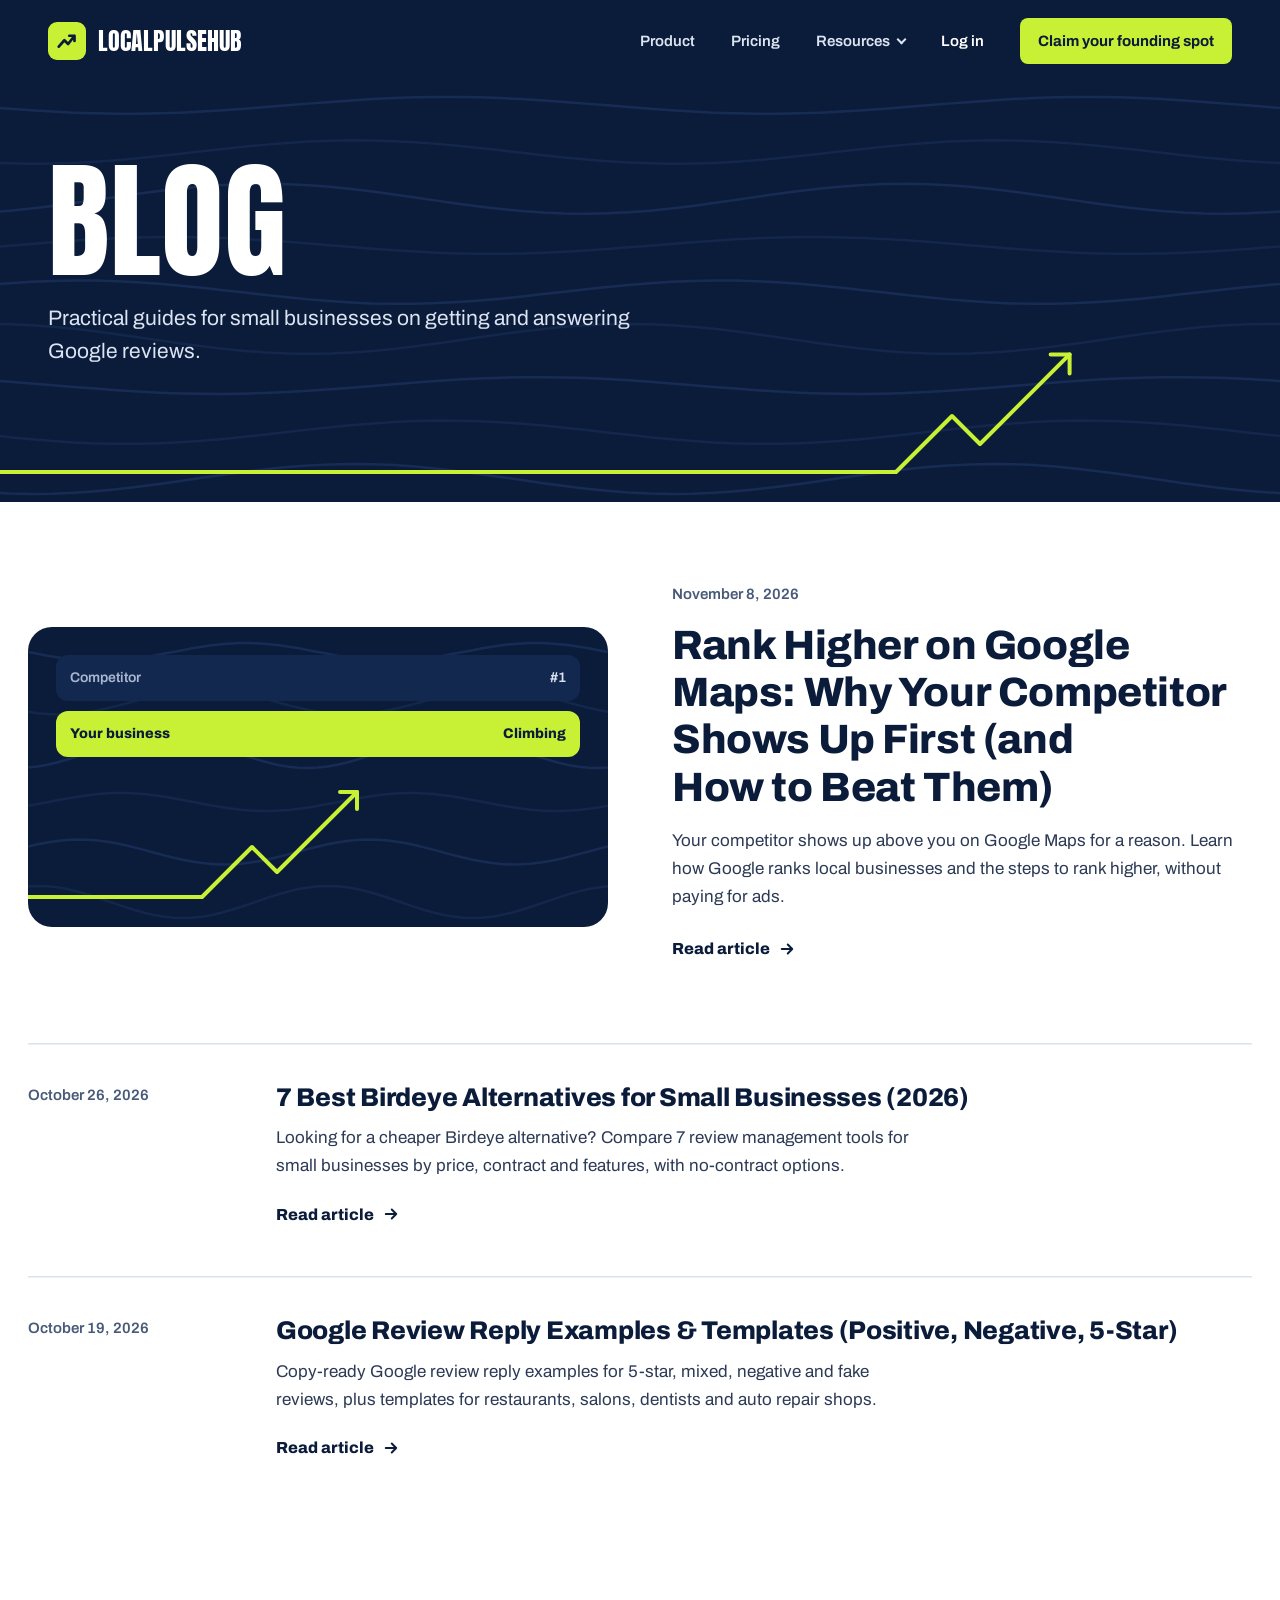
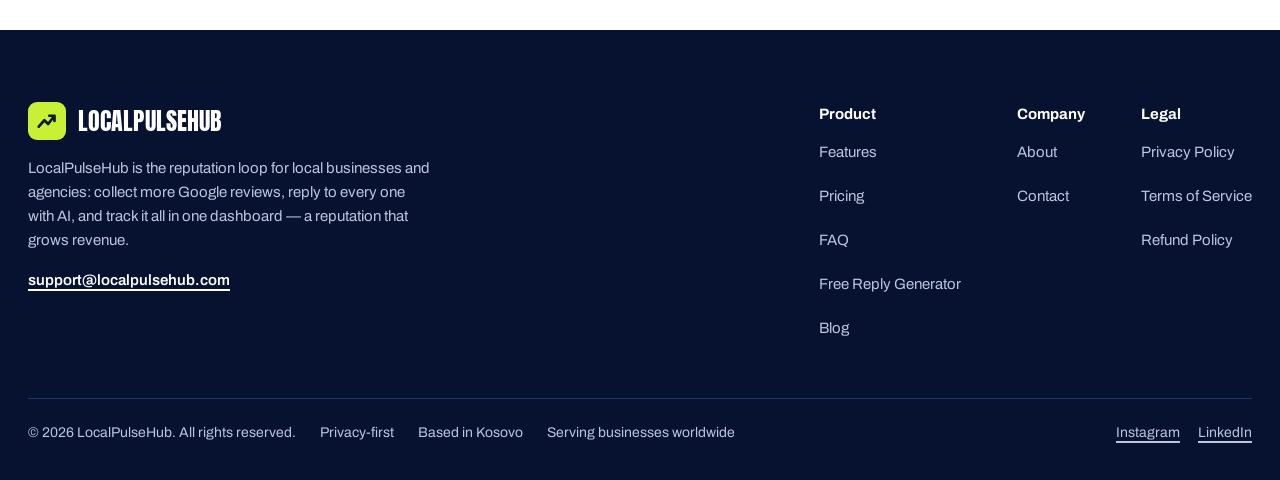
==== blog.html @ 17fb2865 "Add login, signup, pricing and blog pages in the new brand Shared assets/site.css + site.js (motion," ====
<!doctype html>
<html lang="en">
<head>
<meta charset="utf-8">
<meta name="viewport" content="width=device-width, initial-scale=1">
<title>Blog | LocalPulseHub</title>
<meta name="description" content="Practical guides for small businesses on getting and answering Google reviews.">
<link rel="canonical" href="https://localpulsehub.com/blog">
<meta name="theme-color" content="#0B1B3A">
<link rel="icon" type="image/svg+xml" href="data:image/svg+xml,%3Csvg xmlns='http://www.w3.org/2000/svg' viewBox='0 0 32 32'%3E%3Crect width='32' height='32' rx='7' fill='%23C8F135'/%3E%3Cpath d='M5 23.5l7.5-8.5 5 5L26 9M19 9h7v7' fill='none' stroke='%230B1B3A' stroke-width='3.6' stroke-linecap='round' stroke-linejoin='round'/%3E%3C/svg%3E">
<link rel="preload" href="fonts/anton-latin-400-normal.woff2" as="font" type="font/woff2" crossorigin>
<link rel="preload" href="fonts/archivo-latin-400-normal.woff2" as="font" type="font/woff2" crossorigin>
<link rel="stylesheet" href="assets/site.css">
<style>.skip:focus{left:16px !important;top:16px;z-index:10;background:#C8F135;color:#0B1B3A;padding:10px 14px;border-radius:8px;font-weight:700}</style>
<script type="application/ld+json">{"@context": "https://schema.org", "@graph": [{"@type": "Blog", "name": "LocalPulseHub Blog", "url": "https://localpulsehub.com/blog", "blogPost": [{"@type": "BlogPosting", "headline": "Rank Higher on Google Maps: Why Your Competitor Shows Up First (and How to Beat Them)", "description": "Your competitor shows up above you on Google Maps for a reason. Learn how Google ranks local businesses and the steps to rank higher, without paying for ads.", "datePublished": "2026-11-08", "url": "https://localpulsehub.com/blog/rank-higher-on-google-maps"}, {"@type": "BlogPosting", "headline": "7 Best Birdeye Alternatives for Small Businesses (2026)", "description": "Looking for a cheaper Birdeye alternative? Compare 7 review management tools for small businesses by price, contract and features, with no-contract options.", "datePublished": "2026-10-26", "url": "https://localpulsehub.com/blog/birdeye-alternatives"}, {"@type": "BlogPosting", "headline": "Google Review Reply Examples & Templates (Positive, Negative, 5-Star)", "description": "Copy-ready Google review reply examples for 5-star, mixed, negative and fake reviews, plus templates for restaurants, salons, dentists and auto repair shops.", "datePublished": "2026-10-19", "url": "https://localpulsehub.com/blog/google-review-reply-examples"}]}, {"@type": "BreadcrumbList", "itemListElement": [{"@type": "ListItem", "position": 1, "name": "Home", "item": "https://localpulsehub.com"}, {"@type": "ListItem", "position": 2, "name": "Blog", "item": "https://localpulsehub.com/blog"}]}]}</script>
</head>
<body>
<a href="#main" class="skip" style="position:absolute;left:-9999px">Skip to content</a>
<header style="background: #0B1B3A">
<nav aria-label="Main" style="max-width: 1240px; margin: 0 auto; padding: 18px 28px; display: flex; flex-wrap: wrap; align-items: center; gap: 12px 36px">
<a href="index.html" aria-label="LocalPulseHub home" style="display: flex; align-items: center; gap: 12px; text-decoration: none; margin-right: auto">
<span style="width: 38px; height: 38px; border-radius: 9px; background: #C8F135; display: flex; align-items: center; justify-content: center"><svg width="24" height="24" viewBox="0 0 32 32" aria-hidden="true"><path d="M5 23.5l7.5-8.5 5 5L26 9M19 9h7v7" fill="none" stroke="#0B1B3A" stroke-width="3.6" stroke-linecap="round" stroke-linejoin="round"></path></svg></span>
<span class="d" style="font-size: 24px; line-height: 1; color: #FFFFFF">LocalPulseHub</span>
</a>
<a href="index.html#demo" class="nav-link" style="color: #DCE4F2; text-decoration: none; font-size: 15px; font-weight: 600; padding: 10px 0">Product</a>
<a href="pricing.html" class="nav-link" style="color: #DCE4F2; text-decoration: none; font-size: 15px; font-weight: 600; padding: 10px 0">Pricing</a>
<details class="nav-link res"><summary style="color: #DCE4F2; font-size: 15px; font-weight: 600; padding: 10px 0; cursor: pointer; list-style: none">Resources</summary><div class="res-menu"><a href="blog.html">Blog</a><a href="https://localpulsehub.com/tools/google-review-reply-generator">Free Review Reply Generator</a><a href="index.html#faq">FAQ</a></div></details>
<a href="login.html" class="nav-link" style="color: #FFFFFF; text-decoration: none; font-size: 15px; font-weight: 600; padding: 10px 0">Log in</a>
<button class="menu-btn press" type="button" aria-expanded="false" aria-controls="mobile-menu">Menu</button>
<a class="btn-lime press" href="index.html#founding" style="background: #C8F135; color: #0B1B3A; text-decoration: none; font-size: 15px; font-weight: 700; padding: 11px 18px; border-radius: 8px">Claim your founding spot</a>
</nav>
<div id="mobile-menu" class="mobile-menu" hidden>
<a href="index.html#demo">Product</a><a href="pricing.html">Pricing</a><a href="blog.html">Blog</a><a href="https://localpulsehub.com/tools/google-review-reply-generator">Free Review Reply Generator</a><a href="index.html#faq">FAQ</a><a href="https://localpulsehub.com/login">Log in</a>
</div>
</header>
<main id="main">
<section class="page-band" aria-labelledby="blog-title">
<div class="waves" style="position: absolute; left: 0; top: 0; width: 200%; height: 100%" aria-hidden="true"><svg width="100%" height="100%" viewBox="0 0 2880 900" preserveAspectRatio="none" aria-hidden="true"><path d="M0 50.0 L24 53.7 L48 57.3 L72 60.6 L96 63.4 L120 65.6 L144 67.1 L168 67.9 L192 67.9 L216 67.1 L240 65.6 L264 63.4 L288 60.6 L312 57.3 L336 53.7 L360 50.0 L384 46.3 L408 42.7 L432 39.4 L456 36.6 L480 34.4 L504 32.9 L528 32.1 L552 32.1 L576 32.9 L600 34.4 L624 36.6 L648 39.4 L672 42.7 L696 46.3 L720 50.0 L744 53.7 L768 57.3 L792 60.6 L816 63.4 L840 65.6 L864 67.1 L888 67.9 L912 67.9 L936 67.1 L960 65.6 L984 63.4 L1008 60.6 L1032 57.3 L1056 53.7 L1080 50.0 L1104 46.3 L1128 42.7 L1152 39.4 L1176 36.6 L1200 34.4 L1224 32.9 L1248 32.1 L1272 32.1 L1296 32.9 L1320 34.4 L1344 36.6 L1368 39.4 L1392 42.7 L1416 46.3 L1440 50.0 L1464 53.7 L1488 57.3 L1512 60.6 L1536 63.4 L1560 65.6 L1584 67.1 L1608 67.9 L1632 67.9 L1656 67.1 L1680 65.6 L1704 63.4 L1728 60.6 L1752 57.3 L1776 53.7 L1800 50.0 L1824 46.3 L1848 42.7 L1872 39.4 L1896 36.6 L1920 34.4 L1944 32.9 L1968 32.1 L1992 32.1 L2016 32.9 L2040 34.4 L2064 36.6 L2088 39.4 L2112 42.7 L2136 46.3 L2160 50.0 L2184 53.7 L2208 57.3 L2232 60.6 L2256 63.4 L2280 65.6 L2304 67.1 L2328 67.9 L2352 67.9 L2376 67.1 L2400 65.6 L2424 63.4 L2448 60.6 L2472 57.3 L2496 53.7 L2520 50.0 L2544 46.3 L2568 42.7 L2592 39.4 L2616 36.6 L2640 34.4 L2664 32.9 L2688 32.1 L2712 32.1 L2736 32.9 L2760 34.4 L2784 36.6 L2808 39.4 L2832 42.7 L2856 46.3 L2880 50.0" fill="none" stroke="#172C55" stroke-width="2.5" vector-effect="non-scaling-stroke"></path><path d="M0 169.6 L24 172.4 L48 174.2 L72 175.0 L96 174.7 L120 173.2 L144 170.8 L168 167.5 L192 163.4 L216 158.7 L240 153.7 L264 148.4 L288 143.3 L312 138.4 L336 134.1 L360 130.4 L384 127.6 L408 125.8 L432 125.0 L456 125.3 L480 126.8 L504 129.2 L528 132.5 L552 136.6 L576 141.3 L600 146.3 L624 151.6 L648 156.7 L672 161.6 L696 165.9 L720 169.6 L744 172.4 L768 174.2 L792 175.0 L816 174.7 L840 173.2 L864 170.8 L888 167.5 L912 163.4 L936 158.7 L960 153.7 L984 148.4 L1008 143.3 L1032 138.4 L1056 134.1 L1080 130.4 L1104 127.6 L1128 125.8 L1152 125.0 L1176 125.3 L1200 126.8 L1224 129.2 L1248 132.5 L1272 136.6 L1296 141.3 L1320 146.3 L1344 151.6 L1368 156.7 L1392 161.6 L1416 165.9 L1440 169.6 L1464 172.4 L1488 174.2 L1512 175.0 L1536 174.7 L1560 173.2 L1584 170.8 L1608 167.5 L1632 163.4 L1656 158.7 L1680 153.7 L1704 148.4 L1728 143.3 L1752 138.4 L1776 134.1 L1800 130.4 L1824 127.6 L1848 125.8 L1872 125.0 L1896 125.3 L1920 126.8 L1944 129.2 L1968 132.5 L1992 136.6 L2016 141.3 L2040 146.3 L2064 151.6 L2088 156.7 L2112 161.6 L2136 165.9 L2160 169.6 L2184 172.4 L2208 174.2 L2232 175.0 L2256 174.7 L2280 173.2 L2304 170.8 L2328 167.5 L2352 163.4 L2376 158.7 L2400 153.7 L2424 148.4 L2448 143.3 L2472 138.4 L2496 134.1 L2520 130.4 L2544 127.6 L2568 125.8 L2592 125.0 L2616 125.3 L2640 126.8 L2664 129.2 L2688 132.5 L2712 136.6 L2736 141.3 L2760 146.3 L2784 151.6 L2808 156.7 L2832 161.6 L2856 165.9 L2880 169.6" fill="none" stroke="#13274C" stroke-width="2.5" vector-effect="non-scaling-stroke"></path><path d="M0 281.2 L24 279.0 L48 275.5 L72 270.9 L96 265.4 L120 259.3 L144 252.7 L168 246.0 L192 239.5 L216 233.5 L240 228.1 L264 223.7 L288 220.5 L312 218.6 L336 218.0 L360 218.8 L384 221.0 L408 224.5 L432 229.1 L456 234.6 L480 240.7 L504 247.3 L528 254.0 L552 260.5 L576 266.5 L600 271.9 L624 276.3 L648 279.5 L672 281.4 L696 282.0 L720 281.2 L744 279.0 L768 275.5 L792 270.9 L816 265.4 L840 259.3 L864 252.7 L888 246.0 L912 239.5 L936 233.5 L960 228.1 L984 223.7 L1008 220.5 L1032 218.6 L1056 218.0 L1080 218.8 L1104 221.0 L1128 224.5 L1152 229.1 L1176 234.6 L1200 240.7 L1224 247.3 L1248 254.0 L1272 260.5 L1296 266.5 L1320 271.9 L1344 276.3 L1368 279.5 L1392 281.4 L1416 282.0 L1440 281.2 L1464 279.0 L1488 275.5 L1512 270.9 L1536 265.4 L1560 259.3 L1584 252.7 L1608 246.0 L1632 239.5 L1656 233.5 L1680 228.1 L1704 223.7 L1728 220.5 L1752 218.6 L1776 218.0 L1800 218.8 L1824 221.0 L1848 224.5 L1872 229.1 L1896 234.6 L1920 240.7 L1944 247.3 L1968 254.0 L1992 260.5 L2016 266.5 L2040 271.9 L2064 276.3 L2088 279.5 L2112 281.4 L2136 282.0 L2160 281.2 L2184 279.0 L2208 275.5 L2232 270.9 L2256 265.4 L2280 259.3 L2304 252.7 L2328 246.0 L2352 239.5 L2376 233.5 L2400 228.1 L2424 223.7 L2448 220.5 L2472 218.6 L2496 218.0 L2520 218.8 L2544 221.0 L2568 224.5 L2592 229.1 L2616 234.6 L2640 240.7 L2664 247.3 L2688 254.0 L2712 260.5 L2736 266.5 L2760 271.9 L2784 276.3 L2808 279.5 L2832 281.4 L2856 282.0 L2880 281.2" fill="none" stroke="#172C55" stroke-width="2.5" vector-effect="non-scaling-stroke"></path><path d="M0 357.7 L24 354.1 L48 350.4 L72 346.7 L96 343.1 L120 339.8 L144 336.9 L168 334.6 L192 333.0 L216 332.1 L240 332.1 L264 332.8 L288 334.2 L312 336.4 L336 339.1 L360 342.3 L384 345.9 L408 349.6 L432 353.3 L456 356.9 L480 360.2 L504 363.1 L528 365.4 L552 367.0 L576 367.9 L600 367.9 L624 367.2 L648 365.8 L672 363.6 L696 360.9 L720 357.7 L744 354.1 L768 350.4 L792 346.7 L816 343.1 L840 339.8 L864 336.9 L888 334.6 L912 333.0 L936 332.1 L960 332.1 L984 332.8 L1008 334.2 L1032 336.4 L1056 339.1 L1080 342.3 L1104 345.9 L1128 349.6 L1152 353.3 L1176 356.9 L1200 360.2 L1224 363.1 L1248 365.4 L1272 367.0 L1296 367.9 L1320 367.9 L1344 367.2 L1368 365.8 L1392 363.6 L1416 360.9 L1440 357.7 L1464 354.1 L1488 350.4 L1512 346.7 L1536 343.1 L1560 339.8 L1584 336.9 L1608 334.6 L1632 333.0 L1656 332.1 L1680 332.1 L1704 332.8 L1728 334.2 L1752 336.4 L1776 339.1 L1800 342.3 L1824 345.9 L1848 349.6 L1872 353.3 L1896 356.9 L1920 360.2 L1944 363.1 L1968 365.4 L1992 367.0 L2016 367.9 L2040 367.9 L2064 367.2 L2088 365.8 L2112 363.6 L2136 360.9 L2160 357.7 L2184 354.1 L2208 350.4 L2232 346.7 L2256 343.1 L2280 339.8 L2304 336.9 L2328 334.6 L2352 333.0 L2376 332.1 L2400 332.1 L2424 332.8 L2448 334.2 L2472 336.4 L2496 339.1 L2520 342.3 L2544 345.9 L2568 349.6 L2592 353.3 L2616 356.9 L2640 360.2 L2664 363.1 L2688 365.4 L2712 367.0 L2736 367.9 L2760 367.9 L2784 367.2 L2808 365.8 L2832 363.6 L2856 360.9 L2880 357.7" fill="none" stroke="#13274C" stroke-width="2.5" vector-effect="non-scaling-stroke"></path><path d="M0 438.9 L24 434.5 L48 430.8 L72 427.9 L96 425.9 L120 425.1 L144 425.3 L168 426.5 L192 428.9 L216 432.1 L240 436.1 L264 440.7 L288 445.8 L312 451.0 L336 456.2 L360 461.1 L384 465.5 L408 469.2 L432 472.1 L456 474.1 L480 474.9 L504 474.7 L528 473.5 L552 471.1 L576 467.9 L600 463.9 L624 459.3 L648 454.2 L672 449.0 L696 443.8 L720 438.9 L744 434.5 L768 430.8 L792 427.9 L816 425.9 L840 425.1 L864 425.3 L888 426.5 L912 428.9 L936 432.1 L960 436.1 L984 440.7 L1008 445.8 L1032 451.0 L1056 456.2 L1080 461.1 L1104 465.5 L1128 469.2 L1152 472.1 L1176 474.1 L1200 474.9 L1224 474.7 L1248 473.5 L1272 471.1 L1296 467.9 L1320 463.9 L1344 459.3 L1368 454.2 L1392 449.0 L1416 443.8 L1440 438.9 L1464 434.5 L1488 430.8 L1512 427.9 L1536 425.9 L1560 425.1 L1584 425.3 L1608 426.5 L1632 428.9 L1656 432.1 L1680 436.1 L1704 440.7 L1728 445.8 L1752 451.0 L1776 456.2 L1800 461.1 L1824 465.5 L1848 469.2 L1872 472.1 L1896 474.1 L1920 474.9 L1944 474.7 L1968 473.5 L1992 471.1 L2016 467.9 L2040 463.9 L2064 459.3 L2088 454.2 L2112 449.0 L2136 443.8 L2160 438.9 L2184 434.5 L2208 430.8 L2232 427.9 L2256 425.9 L2280 425.1 L2304 425.3 L2328 426.5 L2352 428.9 L2376 432.1 L2400 436.1 L2424 440.7 L2448 445.8 L2472 451.0 L2496 456.2 L2520 461.1 L2544 465.5 L2568 469.2 L2592 472.1 L2616 474.1 L2640 474.9 L2664 474.7 L2688 473.5 L2712 471.1 L2736 467.9 L2760 463.9 L2784 459.3 L2808 454.2 L2832 449.0 L2856 443.8 L2880 438.9" fill="none" stroke="#172C55" stroke-width="2.5" vector-effect="non-scaling-stroke"></path><path d="M0 518.7 L24 518.0 L48 518.7 L72 520.7 L96 524.1 L120 528.5 L144 533.9 L168 540.0 L192 546.6 L216 553.3 L240 559.8 L264 565.9 L288 571.3 L312 575.8 L336 579.2 L360 581.3 L384 582.0 L408 581.3 L432 579.3 L456 575.9 L480 571.5 L504 566.1 L528 560.0 L552 553.4 L576 546.7 L600 540.2 L624 534.1 L648 528.7 L672 524.2 L696 520.8 L720 518.7 L744 518.0 L768 518.7 L792 520.7 L816 524.1 L840 528.5 L864 533.9 L888 540.0 L912 546.6 L936 553.3 L960 559.8 L984 565.9 L1008 571.3 L1032 575.8 L1056 579.2 L1080 581.3 L1104 582.0 L1128 581.3 L1152 579.3 L1176 575.9 L1200 571.5 L1224 566.1 L1248 560.0 L1272 553.4 L1296 546.7 L1320 540.2 L1344 534.1 L1368 528.7 L1392 524.2 L1416 520.8 L1440 518.7 L1464 518.0 L1488 518.7 L1512 520.7 L1536 524.1 L1560 528.5 L1584 533.9 L1608 540.0 L1632 546.6 L1656 553.3 L1680 559.8 L1704 565.9 L1728 571.3 L1752 575.8 L1776 579.2 L1800 581.3 L1824 582.0 L1848 581.3 L1872 579.3 L1896 575.9 L1920 571.5 L1944 566.1 L1968 560.0 L1992 553.4 L2016 546.7 L2040 540.2 L2064 534.1 L2088 528.7 L2112 524.2 L2136 520.8 L2160 518.7 L2184 518.0 L2208 518.7 L2232 520.7 L2256 524.1 L2280 528.5 L2304 533.9 L2328 540.0 L2352 546.6 L2376 553.3 L2400 559.8 L2424 565.9 L2448 571.3 L2472 575.8 L2496 579.2 L2520 581.3 L2544 582.0 L2568 581.3 L2592 579.3 L2616 575.9 L2640 571.5 L2664 566.1 L2688 560.0 L2712 553.4 L2736 546.7 L2760 540.2 L2784 534.1 L2808 528.7 L2832 524.2 L2856 520.8 L2880 518.7" fill="none" stroke="#13274C" stroke-width="2.5" vector-effect="non-scaling-stroke"></path><path d="M0 636.1 L24 638.8 L48 641.9 L72 645.5 L96 649.2 L120 652.9 L144 656.6 L168 659.9 L192 662.8 L216 665.2 L240 666.8 L264 667.8 L288 668.0 L312 667.4 L336 666.0 L360 663.9 L384 661.2 L408 658.1 L432 654.5 L456 650.8 L480 647.1 L504 643.4 L528 640.1 L552 637.2 L576 634.8 L600 633.2 L624 632.2 L648 632.0 L672 632.6 L696 634.0 L720 636.1 L744 638.8 L768 641.9 L792 645.5 L816 649.2 L840 652.9 L864 656.6 L888 659.9 L912 662.8 L936 665.2 L960 666.8 L984 667.8 L1008 668.0 L1032 667.4 L1056 666.0 L1080 663.9 L1104 661.2 L1128 658.1 L1152 654.5 L1176 650.8 L1200 647.1 L1224 643.4 L1248 640.1 L1272 637.2 L1296 634.8 L1320 633.2 L1344 632.2 L1368 632.0 L1392 632.6 L1416 634.0 L1440 636.1 L1464 638.8 L1488 641.9 L1512 645.5 L1536 649.2 L1560 652.9 L1584 656.6 L1608 659.9 L1632 662.8 L1656 665.2 L1680 666.8 L1704 667.8 L1728 668.0 L1752 667.4 L1776 666.0 L1800 663.9 L1824 661.2 L1848 658.1 L1872 654.5 L1896 650.8 L1920 647.1 L1944 643.4 L1968 640.1 L1992 637.2 L2016 634.8 L2040 633.2 L2064 632.2 L2088 632.0 L2112 632.6 L2136 634.0 L2160 636.1 L2184 638.8 L2208 641.9 L2232 645.5 L2256 649.2 L2280 652.9 L2304 656.6 L2328 659.9 L2352 662.8 L2376 665.2 L2400 666.8 L2424 667.8 L2448 668.0 L2472 667.4 L2496 666.0 L2520 663.9 L2544 661.2 L2568 658.1 L2592 654.5 L2616 650.8 L2640 647.1 L2664 643.4 L2688 640.1 L2712 637.2 L2736 634.8 L2760 633.2 L2784 632.2 L2808 632.0 L2832 632.6 L2856 634.0 L2880 636.1" fill="none" stroke="#172C55" stroke-width="2.5" vector-effect="non-scaling-stroke"></path><path d="M0 750.4 L24 755.6 L48 760.6 L72 765.0 L96 768.9 L120 771.9 L144 773.9 L168 774.9 L192 774.8 L216 773.6 L240 771.4 L264 768.3 L288 764.4 L312 759.8 L336 754.8 L360 749.6 L384 744.4 L408 739.4 L432 735.0 L456 731.1 L480 728.1 L504 726.1 L528 725.1 L552 725.2 L576 726.4 L600 728.6 L624 731.7 L648 735.6 L672 740.2 L696 745.2 L720 750.4 L744 755.6 L768 760.6 L792 765.0 L816 768.9 L840 771.9 L864 773.9 L888 774.9 L912 774.8 L936 773.6 L960 771.4 L984 768.3 L1008 764.4 L1032 759.8 L1056 754.8 L1080 749.6 L1104 744.4 L1128 739.4 L1152 735.0 L1176 731.1 L1200 728.1 L1224 726.1 L1248 725.1 L1272 725.2 L1296 726.4 L1320 728.6 L1344 731.7 L1368 735.6 L1392 740.2 L1416 745.2 L1440 750.4 L1464 755.6 L1488 760.6 L1512 765.0 L1536 768.9 L1560 771.9 L1584 773.9 L1608 774.9 L1632 774.8 L1656 773.6 L1680 771.4 L1704 768.3 L1728 764.4 L1752 759.8 L1776 754.8 L1800 749.6 L1824 744.4 L1848 739.4 L1872 735.0 L1896 731.1 L1920 728.1 L1944 726.1 L1968 725.1 L1992 725.2 L2016 726.4 L2040 728.6 L2064 731.7 L2088 735.6 L2112 740.2 L2136 745.2 L2160 750.4 L2184 755.6 L2208 760.6 L2232 765.0 L2256 768.9 L2280 771.9 L2304 773.9 L2328 774.9 L2352 774.8 L2376 773.6 L2400 771.4 L2424 768.3 L2448 764.4 L2472 759.8 L2496 754.8 L2520 749.6 L2544 744.4 L2568 739.4 L2592 735.0 L2616 731.1 L2640 728.1 L2664 726.1 L2688 725.1 L2712 725.2 L2736 726.4 L2760 728.6 L2784 731.7 L2808 735.6 L2832 740.2 L2856 745.2 L2880 750.4" fill="none" stroke="#13274C" stroke-width="2.5" vector-effect="non-scaling-stroke"></path><path d="M0 875.4 L24 878.9 L48 881.1 L72 882.0 L96 881.5 L120 879.6 L144 876.4 L168 872.0 L192 866.7 L216 860.7 L240 854.2 L264 847.5 L288 840.9 L312 834.7 L336 829.2 L360 824.6 L384 821.1 L408 818.9 L432 818.0 L456 818.5 L480 820.4 L504 823.6 L528 828.0 L552 833.3 L576 839.3 L600 845.8 L624 852.5 L648 859.1 L672 865.3 L696 870.8 L720 875.4 L744 878.9 L768 881.1 L792 882.0 L816 881.5 L840 879.6 L864 876.4 L888 872.0 L912 866.7 L936 860.7 L960 854.2 L984 847.5 L1008 840.9 L1032 834.7 L1056 829.2 L1080 824.6 L1104 821.1 L1128 818.9 L1152 818.0 L1176 818.5 L1200 820.4 L1224 823.6 L1248 828.0 L1272 833.3 L1296 839.3 L1320 845.8 L1344 852.5 L1368 859.1 L1392 865.3 L1416 870.8 L1440 875.4 L1464 878.9 L1488 881.1 L1512 882.0 L1536 881.5 L1560 879.6 L1584 876.4 L1608 872.0 L1632 866.7 L1656 860.7 L1680 854.2 L1704 847.5 L1728 840.9 L1752 834.7 L1776 829.2 L1800 824.6 L1824 821.1 L1848 818.9 L1872 818.0 L1896 818.5 L1920 820.4 L1944 823.6 L1968 828.0 L1992 833.3 L2016 839.3 L2040 845.8 L2064 852.5 L2088 859.1 L2112 865.3 L2136 870.8 L2160 875.4 L2184 878.9 L2208 881.1 L2232 882.0 L2256 881.5 L2280 879.6 L2304 876.4 L2328 872.0 L2352 866.7 L2376 860.7 L2400 854.2 L2424 847.5 L2448 840.9 L2472 834.7 L2496 829.2 L2520 824.6 L2544 821.1 L2568 818.9 L2592 818.0 L2616 818.5 L2640 820.4 L2664 823.6 L2688 828.0 L2712 833.3 L2736 839.3 L2760 845.8 L2784 852.5 L2808 859.1 L2832 865.3 L2856 870.8 L2880 875.4" fill="none" stroke="#172C55" stroke-width="2.5" vector-effect="non-scaling-stroke"></path></svg></div>
<div class="band-inner">
<h1 class="d" id="blog-title" style="margin: 0; font-size: clamp(64px, 10vw, 150px); line-height: 0.9">Blog</h1>
<p style="margin: 24px 0 0; font-size: 21px; line-height: 1.55; color: #DCE4F2; max-width: 30em">Practical guides for small businesses on getting and answering Google reviews.</p>
</div>
<div class="pulse pulse-plain" data-x="0.7" data-a="56" style="height: 200px" aria-hidden="true"><svg class="pl-svg" width="100%" height="200" viewBox="0 0 1440 200" preserveAspectRatio="xMinYMax meet"><path class="pl-line" pathLength="1" fill="none" stroke="#C8F135" stroke-width="4" stroke-linecap="round" stroke-linejoin="round"></path><path class="pl-head" pathLength="1" fill="none" stroke="#C8F135" stroke-width="4" stroke-linecap="round" stroke-linejoin="round"></path></svg></div>
</section>
<section style="padding: 80px 28px 120px">
<div style="max-width: 1240px; margin: 0 auto; display: flex; flex-direction: column; gap: 72px">
<article class="post-feature" data-r="rise">
<div class="cover" aria-hidden="true"><svg style="position:absolute;inset:0;width:200%" width="100%" height="100%" viewBox="0 0 2880 600" preserveAspectRatio="none" aria-hidden="true"><path d="M0 50.0 L24 53.7 L48 57.3 L72 60.6 L96 63.4 L120 65.6 L144 67.1 L168 67.9 L192 67.9 L216 67.1 L240 65.6 L264 63.4 L288 60.6 L312 57.3 L336 53.7 L360 50.0 L384 46.3 L408 42.7 L432 39.4 L456 36.6 L480 34.4 L504 32.9 L528 32.1 L552 32.1 L576 32.9 L600 34.4 L624 36.6 L648 39.4 L672 42.7 L696 46.3 L720 50.0 L744 53.7 L768 57.3 L792 60.6 L816 63.4 L840 65.6 L864 67.1 L888 67.9 L912 67.9 L936 67.1 L960 65.6 L984 63.4 L1008 60.6 L1032 57.3 L1056 53.7 L1080 50.0 L1104 46.3 L1128 42.7 L1152 39.4 L1176 36.6 L1200 34.4 L1224 32.9 L1248 32.1 L1272 32.1 L1296 32.9 L1320 34.4 L1344 36.6 L1368 39.4 L1392 42.7 L1416 46.3 L1440 50.0 L1464 53.7 L1488 57.3 L1512 60.6 L1536 63.4 L1560 65.6 L1584 67.1 L1608 67.9 L1632 67.9 L1656 67.1 L1680 65.6 L1704 63.4 L1728 60.6 L1752 57.3 L1776 53.7 L1800 50.0 L1824 46.3 L1848 42.7 L1872 39.4 L1896 36.6 L1920 34.4 L1944 32.9 L1968 32.1 L1992 32.1 L2016 32.9 L2040 34.4 L2064 36.6 L2088 39.4 L2112 42.7 L2136 46.3 L2160 50.0 L2184 53.7 L2208 57.3 L2232 60.6 L2256 63.4 L2280 65.6 L2304 67.1 L2328 67.9 L2352 67.9 L2376 67.1 L2400 65.6 L2424 63.4 L2448 60.6 L2472 57.3 L2496 53.7 L2520 50.0 L2544 46.3 L2568 42.7 L2592 39.4 L2616 36.6 L2640 34.4 L2664 32.9 L2688 32.1 L2712 32.1 L2736 32.9 L2760 34.4 L2784 36.6 L2808 39.4 L2832 42.7 L2856 46.3 L2880 50.0" fill="none" stroke="#172C55" stroke-width="2.5" vector-effect="non-scaling-stroke"></path><path d="M0 169.6 L24 172.4 L48 174.2 L72 175.0 L96 174.7 L120 173.2 L144 170.8 L168 167.5 L192 163.4 L216 158.7 L240 153.7 L264 148.4 L288 143.3 L312 138.4 L336 134.1 L360 130.4 L384 127.6 L408 125.8 L432 125.0 L456 125.3 L480 126.8 L504 129.2 L528 132.5 L552 136.6 L576 141.3 L600 146.3 L624 151.6 L648 156.7 L672 161.6 L696 165.9 L720 169.6 L744 172.4 L768 174.2 L792 175.0 L816 174.7 L840 173.2 L864 170.8 L888 167.5 L912 163.4 L936 158.7 L960 153.7 L984 148.4 L1008 143.3 L1032 138.4 L1056 134.1 L1080 130.4 L1104 127.6 L1128 125.8 L1152 125.0 L1176 125.3 L1200 126.8 L1224 129.2 L1248 132.5 L1272 136.6 L1296 141.3 L1320 146.3 L1344 151.6 L1368 156.7 L1392 161.6 L1416 165.9 L1440 169.6 L1464 172.4 L1488 174.2 L1512 175.0 L1536 174.7 L1560 173.2 L1584 170.8 L1608 167.5 L1632 163.4 L1656 158.7 L1680 153.7 L1704 148.4 L1728 143.3 L1752 138.4 L1776 134.1 L1800 130.4 L1824 127.6 L1848 125.8 L1872 125.0 L1896 125.3 L1920 126.8 L1944 129.2 L1968 132.5 L1992 136.6 L2016 141.3 L2040 146.3 L2064 151.6 L2088 156.7 L2112 161.6 L2136 165.9 L2160 169.6 L2184 172.4 L2208 174.2 L2232 175.0 L2256 174.7 L2280 173.2 L2304 170.8 L2328 167.5 L2352 163.4 L2376 158.7 L2400 153.7 L2424 148.4 L2448 143.3 L2472 138.4 L2496 134.1 L2520 130.4 L2544 127.6 L2568 125.8 L2592 125.0 L2616 125.3 L2640 126.8 L2664 129.2 L2688 132.5 L2712 136.6 L2736 141.3 L2760 146.3 L2784 151.6 L2808 156.7 L2832 161.6 L2856 165.9 L2880 169.6" fill="none" stroke="#13274C" stroke-width="2.5" vector-effect="non-scaling-stroke"></path><path d="M0 281.2 L24 279.0 L48 275.5 L72 270.9 L96 265.4 L120 259.3 L144 252.7 L168 246.0 L192 239.5 L216 233.5 L240 228.1 L264 223.7 L288 220.5 L312 218.6 L336 218.0 L360 218.8 L384 221.0 L408 224.5 L432 229.1 L456 234.6 L480 240.7 L504 247.3 L528 254.0 L552 260.5 L576 266.5 L600 271.9 L624 276.3 L648 279.5 L672 281.4 L696 282.0 L720 281.2 L744 279.0 L768 275.5 L792 270.9 L816 265.4 L840 259.3 L864 252.7 L888 246.0 L912 239.5 L936 233.5 L960 228.1 L984 223.7 L1008 220.5 L1032 218.6 L1056 218.0 L1080 218.8 L1104 221.0 L1128 224.5 L1152 229.1 L1176 234.6 L1200 240.7 L1224 247.3 L1248 254.0 L1272 260.5 L1296 266.5 L1320 271.9 L1344 276.3 L1368 279.5 L1392 281.4 L1416 282.0 L1440 281.2 L1464 279.0 L1488 275.5 L1512 270.9 L1536 265.4 L1560 259.3 L1584 252.7 L1608 246.0 L1632 239.5 L1656 233.5 L1680 228.1 L1704 223.7 L1728 220.5 L1752 218.6 L1776 218.0 L1800 218.8 L1824 221.0 L1848 224.5 L1872 229.1 L1896 234.6 L1920 240.7 L1944 247.3 L1968 254.0 L1992 260.5 L2016 266.5 L2040 271.9 L2064 276.3 L2088 279.5 L2112 281.4 L2136 282.0 L2160 281.2 L2184 279.0 L2208 275.5 L2232 270.9 L2256 265.4 L2280 259.3 L2304 252.7 L2328 246.0 L2352 239.5 L2376 233.5 L2400 228.1 L2424 223.7 L2448 220.5 L2472 218.6 L2496 218.0 L2520 218.8 L2544 221.0 L2568 224.5 L2592 229.1 L2616 234.6 L2640 240.7 L2664 247.3 L2688 254.0 L2712 260.5 L2736 266.5 L2760 271.9 L2784 276.3 L2808 279.5 L2832 281.4 L2856 282.0 L2880 281.2" fill="none" stroke="#172C55" stroke-width="2.5" vector-effect="non-scaling-stroke"></path><path d="M0 357.7 L24 354.1 L48 350.4 L72 346.7 L96 343.1 L120 339.8 L144 336.9 L168 334.6 L192 333.0 L216 332.1 L240 332.1 L264 332.8 L288 334.2 L312 336.4 L336 339.1 L360 342.3 L384 345.9 L408 349.6 L432 353.3 L456 356.9 L480 360.2 L504 363.1 L528 365.4 L552 367.0 L576 367.9 L600 367.9 L624 367.2 L648 365.8 L672 363.6 L696 360.9 L720 357.7 L744 354.1 L768 350.4 L792 346.7 L816 343.1 L840 339.8 L864 336.9 L888 334.6 L912 333.0 L936 332.1 L960 332.1 L984 332.8 L1008 334.2 L1032 336.4 L1056 339.1 L1080 342.3 L1104 345.9 L1128 349.6 L1152 353.3 L1176 356.9 L1200 360.2 L1224 363.1 L1248 365.4 L1272 367.0 L1296 367.9 L1320 367.9 L1344 367.2 L1368 365.8 L1392 363.6 L1416 360.9 L1440 357.7 L1464 354.1 L1488 350.4 L1512 346.7 L1536 343.1 L1560 339.8 L1584 336.9 L1608 334.6 L1632 333.0 L1656 332.1 L1680 332.1 L1704 332.8 L1728 334.2 L1752 336.4 L1776 339.1 L1800 342.3 L1824 345.9 L1848 349.6 L1872 353.3 L1896 356.9 L1920 360.2 L1944 363.1 L1968 365.4 L1992 367.0 L2016 367.9 L2040 367.9 L2064 367.2 L2088 365.8 L2112 363.6 L2136 360.9 L2160 357.7 L2184 354.1 L2208 350.4 L2232 346.7 L2256 343.1 L2280 339.8 L2304 336.9 L2328 334.6 L2352 333.0 L2376 332.1 L2400 332.1 L2424 332.8 L2448 334.2 L2472 336.4 L2496 339.1 L2520 342.3 L2544 345.9 L2568 349.6 L2592 353.3 L2616 356.9 L2640 360.2 L2664 363.1 L2688 365.4 L2712 367.0 L2736 367.9 L2760 367.9 L2784 367.2 L2808 365.8 L2832 363.6 L2856 360.9 L2880 357.7" fill="none" stroke="#13274C" stroke-width="2.5" vector-effect="non-scaling-stroke"></path><path d="M0 438.9 L24 434.5 L48 430.8 L72 427.9 L96 425.9 L120 425.1 L144 425.3 L168 426.5 L192 428.9 L216 432.1 L240 436.1 L264 440.7 L288 445.8 L312 451.0 L336 456.2 L360 461.1 L384 465.5 L408 469.2 L432 472.1 L456 474.1 L480 474.9 L504 474.7 L528 473.5 L552 471.1 L576 467.9 L600 463.9 L624 459.3 L648 454.2 L672 449.0 L696 443.8 L720 438.9 L744 434.5 L768 430.8 L792 427.9 L816 425.9 L840 425.1 L864 425.3 L888 426.5 L912 428.9 L936 432.1 L960 436.1 L984 440.7 L1008 445.8 L1032 451.0 L1056 456.2 L1080 461.1 L1104 465.5 L1128 469.2 L1152 472.1 L1176 474.1 L1200 474.9 L1224 474.7 L1248 473.5 L1272 471.1 L1296 467.9 L1320 463.9 L1344 459.3 L1368 454.2 L1392 449.0 L1416 443.8 L1440 438.9 L1464 434.5 L1488 430.8 L1512 427.9 L1536 425.9 L1560 425.1 L1584 425.3 L1608 426.5 L1632 428.9 L1656 432.1 L1680 436.1 L1704 440.7 L1728 445.8 L1752 451.0 L1776 456.2 L1800 461.1 L1824 465.5 L1848 469.2 L1872 472.1 L1896 474.1 L1920 474.9 L1944 474.7 L1968 473.5 L1992 471.1 L2016 467.9 L2040 463.9 L2064 459.3 L2088 454.2 L2112 449.0 L2136 443.8 L2160 438.9 L2184 434.5 L2208 430.8 L2232 427.9 L2256 425.9 L2280 425.1 L2304 425.3 L2328 426.5 L2352 428.9 L2376 432.1 L2400 436.1 L2424 440.7 L2448 445.8 L2472 451.0 L2496 456.2 L2520 461.1 L2544 465.5 L2568 469.2 L2592 472.1 L2616 474.1 L2640 474.9 L2664 474.7 L2688 473.5 L2712 471.1 L2736 467.9 L2760 463.9 L2784 459.3 L2808 454.2 L2832 449.0 L2856 443.8 L2880 438.9" fill="none" stroke="#172C55" stroke-width="2.5" vector-effect="non-scaling-stroke"></path><path d="M0 518.7 L24 518.0 L48 518.7 L72 520.7 L96 524.1 L120 528.5 L144 533.9 L168 540.0 L192 546.6 L216 553.3 L240 559.8 L264 565.9 L288 571.3 L312 575.8 L336 579.2 L360 581.3 L384 582.0 L408 581.3 L432 579.3 L456 575.9 L480 571.5 L504 566.1 L528 560.0 L552 553.4 L576 546.7 L600 540.2 L624 534.1 L648 528.7 L672 524.2 L696 520.8 L720 518.7 L744 518.0 L768 518.7 L792 520.7 L816 524.1 L840 528.5 L864 533.9 L888 540.0 L912 546.6 L936 553.3 L960 559.8 L984 565.9 L1008 571.3 L1032 575.8 L1056 579.2 L1080 581.3 L1104 582.0 L1128 581.3 L1152 579.3 L1176 575.9 L1200 571.5 L1224 566.1 L1248 560.0 L1272 553.4 L1296 546.7 L1320 540.2 L1344 534.1 L1368 528.7 L1392 524.2 L1416 520.8 L1440 518.7 L1464 518.0 L1488 518.7 L1512 520.7 L1536 524.1 L1560 528.5 L1584 533.9 L1608 540.0 L1632 546.6 L1656 553.3 L1680 559.8 L1704 565.9 L1728 571.3 L1752 575.8 L1776 579.2 L1800 581.3 L1824 582.0 L1848 581.3 L1872 579.3 L1896 575.9 L1920 571.5 L1944 566.1 L1968 560.0 L1992 553.4 L2016 546.7 L2040 540.2 L2064 534.1 L2088 528.7 L2112 524.2 L2136 520.8 L2160 518.7 L2184 518.0 L2208 518.7 L2232 520.7 L2256 524.1 L2280 528.5 L2304 533.9 L2328 540.0 L2352 546.6 L2376 553.3 L2400 559.8 L2424 565.9 L2448 571.3 L2472 575.8 L2496 579.2 L2520 581.3 L2544 582.0 L2568 581.3 L2592 579.3 L2616 575.9 L2640 571.5 L2664 566.1 L2688 560.0 L2712 553.4 L2736 546.7 L2760 540.2 L2784 534.1 L2808 528.7 L2832 524.2 L2856 520.8 L2880 518.7" fill="none" stroke="#13274C" stroke-width="2.5" vector-effect="non-scaling-stroke"></path></svg>
<div style="position: absolute; left: 28px; right: 28px; top: 28px; display: flex; flex-direction: column; gap: 10px">
<div style="display: flex; align-items: center; justify-content: space-between; background: #13284F; border-radius: 12px; padding: 12px 14px; color: #A9B8D2; font-size: 14px; font-weight: 600"><span>Competitor</span><span style="color: #DCE4F2">#1</span></div>
<div style="display: flex; align-items: center; justify-content: space-between; background: #C8F135; border-radius: 12px; padding: 12px 14px; color: #0B1B3A; font-size: 14px; font-weight: 800"><span>Your business</span><span>Climbing</span></div>
</div>
<div class="pulse pulse-plain" data-x="0.3" data-a="50" style="height: 190px" aria-hidden="true"><svg class="pl-svg" width="100%" height="190" viewBox="0 0 1440 190" preserveAspectRatio="xMinYMax meet"><path class="pl-line" pathLength="1" fill="none" stroke="#C8F135" stroke-width="4" stroke-linecap="round" stroke-linejoin="round"></path><path class="pl-head" pathLength="1" fill="none" stroke="#C8F135" stroke-width="4" stroke-linecap="round" stroke-linejoin="round"></path></svg></div>
</div>
<div class="text">
<p class="post-date"><time datetime="2026-11-08">November 8, 2026</time></p>
<h2 class="post-title" style="font-size: clamp(30px, 3.2vw, 46px)"><a href="https://localpulsehub.com/blog/rank-higher-on-google-maps">Rank Higher on Google Maps: Why Your Competitor Shows Up First (and How to Beat Them)</a></h2>
<p class="post-desc">Your competitor shows up above you on Google Maps for a reason. Learn how Google ranks local businesses and the steps to rank higher, without paying for ads.</p>
<a class="read" href="https://localpulsehub.com/blog/rank-higher-on-google-maps" aria-label="Read article: Rank Higher on Google Maps: Why Your Competitor Shows Up First (and How to Beat Them)">Read article <svg width="18" height="18" viewBox="0 0 24 24" aria-hidden="true"><path d="M5 12h14M13 6l6 6-6 6" fill="none" stroke="currentColor" stroke-width="2.6" stroke-linecap="round" stroke-linejoin="round"></path></svg></a>
</div>
</article>
<div>
<article class="post-row" data-r="rise">
<p class="post-date"><time datetime="2026-10-26">October 26, 2026</time></p>
<div style="display: flex; flex-direction: column; gap: 12px">
<h2 class="post-title"><a href="https://localpulsehub.com/blog/birdeye-alternatives">7 Best Birdeye Alternatives for Small Businesses (2026)</a></h2>
<p class="post-desc">Looking for a cheaper Birdeye alternative? Compare 7 review management tools for small businesses by price, contract and features, with no-contract options.</p>
<a class="read" href="https://localpulsehub.com/blog/birdeye-alternatives" aria-label="Read article: 7 Best Birdeye Alternatives for Small Businesses (2026)">Read article <svg width="18" height="18" viewBox="0 0 24 24" aria-hidden="true"><path d="M5 12h14M13 6l6 6-6 6" fill="none" stroke="currentColor" stroke-width="2.6" stroke-linecap="round" stroke-linejoin="round"></path></svg></a>
</div>
</article><article class="post-row" data-r="rise">
<p class="post-date"><time datetime="2026-10-19">October 19, 2026</time></p>
<div style="display: flex; flex-direction: column; gap: 12px">
<h2 class="post-title"><a href="https://localpulsehub.com/blog/google-review-reply-examples">Google Review Reply Examples &amp; Templates (Positive, Negative, 5-Star)</a></h2>
<p class="post-desc">Copy-ready Google review reply examples for 5-star, mixed, negative and fake reviews, plus templates for restaurants, salons, dentists and auto repair shops.</p>
<a class="read" href="https://localpulsehub.com/blog/google-review-reply-examples" aria-label="Read article: Google Review Reply Examples &amp; Templates (Positive, Negative, 5-Star)">Read article <svg width="18" height="18" viewBox="0 0 24 24" aria-hidden="true"><path d="M5 12h14M13 6l6 6-6 6" fill="none" stroke="currentColor" stroke-width="2.6" stroke-linecap="round" stroke-linejoin="round"></path></svg></a>
</div>
</article>
</div>
</div>
</section>
</main>
<div class="sticky-cta" aria-hidden="true"><a class="btn-lime" href="index.html#founding" tabindex="-1">Claim your founding spot</a></div>
<footer style="background: #071230; color: #B9C6DD; padding: 72px 28px 36px">
<div style="max-width: 1240px; margin: 0 auto; display: flex; flex-direction: column; gap: 48px">
<div style="display: flex; flex-wrap: wrap; gap: 48px; justify-content: space-between">
<div style="flex: 1 1 320px; max-width: 420px; display: flex; flex-direction: column; gap: 16px">
<div style="display: flex; align-items: center; gap: 12px"><span style="width: 38px; height: 38px; border-radius: 9px; background: #C8F135; display: flex; align-items: center; justify-content: center"><svg width="24" height="24" viewBox="0 0 32 32" aria-hidden="true"><path d="M5 23.5l7.5-8.5 5 5L26 9M19 9h7v7" fill="none" stroke="#0B1B3A" stroke-width="3.6" stroke-linecap="round" stroke-linejoin="round"></path></svg></span><span class="d" style="font-size: 24px; color: #FFFFFF">LocalPulseHub</span></div>
<p style="margin: 0; font-size: 15px">LocalPulseHub is the reputation loop for local businesses and agencies: collect more Google reviews, reply to every one with AI, and track it all in one dashboard — a reputation that grows revenue.</p>
<a href="mailto:support@localpulsehub.com" style="color: #FFFFFF; font-size: 15px; font-weight: 600; text-underline-offset: 4px">support@localpulsehub.com</a>
</div>
<div style="display: flex; flex-wrap: wrap; gap: 56px">
<nav aria-label="Product" style="display: flex; flex-direction: column; gap: 10px"><p style="margin: 0 0 4px; font-size: 15px; font-weight: 700; color: #FFFFFF">Product</p><a href="index.html#features" style="color: #B9C6DD; text-decoration: none; font-size: 15px">Features</a><a href="pricing.html" style="color: #B9C6DD; text-decoration: none; font-size: 15px">Pricing</a><a href="index.html#faq" style="color: #B9C6DD; text-decoration: none; font-size: 15px">FAQ</a><a href="https://localpulsehub.com/tools/google-review-reply-generator" style="color: #B9C6DD; text-decoration: none; font-size: 15px">Free Reply Generator</a><a href="blog.html" style="color: #B9C6DD; text-decoration: none; font-size: 15px">Blog</a></nav>
<nav aria-label="Company" style="display: flex; flex-direction: column; gap: 10px"><p style="margin: 0 0 4px; font-size: 15px; font-weight: 700; color: #FFFFFF">Company</p><a href="https://localpulsehub.com/about" style="color: #B9C6DD; text-decoration: none; font-size: 15px">About</a><a href="https://localpulsehub.com/contact" style="color: #B9C6DD; text-decoration: none; font-size: 15px">Contact</a></nav>
<nav aria-label="Legal" style="display: flex; flex-direction: column; gap: 10px"><p style="margin: 0 0 4px; font-size: 15px; font-weight: 700; color: #FFFFFF">Legal</p><a href="https://localpulsehub.com/privacy" style="color: #B9C6DD; text-decoration: none; font-size: 15px">Privacy Policy</a><a href="https://localpulsehub.com/terms" style="color: #B9C6DD; text-decoration: none; font-size: 15px">Terms of Service</a><a href="https://localpulsehub.com/refund" style="color: #B9C6DD; text-decoration: none; font-size: 15px">Refund Policy</a></nav>
</div>
</div>
<div style="padding-top: 24px; box-shadow: inset 0 1px 0 #1E3566; display: flex; flex-wrap: wrap; gap: 8px 24px; font-size: 14px">
<span>© 2026 LocalPulseHub. All rights reserved.</span><span>Privacy-first</span><span>Based in Kosovo</span><span>Serving businesses worldwide</span>
<span style="margin-left: auto; display: flex; gap: 18px"><a href="https://www.instagram.com/localpulsehub/" style="color: #B9C6DD">Instagram</a><a href="https://www.linkedin.com/company/localpulsehub/" style="color: #B9C6DD">LinkedIn</a></span>
</div>
</div>
</footer>
<script src="assets/site.js"></script>
</body>
</html>
---- assets/site.css ----
.skip:focus{left:16px !important;top:16px;z-index:10;background:#C8F135;color:#0B1B3A;padding:10px 14px;border-radius:8px;font-weight:700}

body{margin:0;background:#FFFFFF}
a{color:#0B1B3A}a:hover{color:#0B1B3A}
.d{font-family:Anton,Impact,sans-serif;font-weight:400;text-transform:uppercase;letter-spacing:0.004em}
a:focus-visible,button:focus-visible{outline:3px solid #C8F135;outline-offset:3px;border-radius:6px}
.btn-lime{transition:background-color .15s ease}
.btn-lime:hover{background:#D6F75E}
@keyframes drift{from{transform:translateX(0)}to{transform:translateX(-50%)}}
.h-line{opacity:0;animation:rise .8s cubic-bezier(.2,.7,.2,1) forwards}
.h-l2{animation-delay:.12s}.h-l3{animation-delay:.24s}.h-l4{animation-delay:.42s}.h-l5{animation-delay:.56s}
@keyframes rise{from{opacity:0;transform:translateY(28px)}to{opacity:1;transform:none}}
.pulse-path{stroke-dasharray:1;stroke-dashoffset:1;animation:draw 2.2s cubic-bezier(.6,0,.2,1) .7s forwards}
.pulse-head{opacity:0;animation:fadein .3s ease 2.8s forwards}
@keyframes draw{to{stroke-dashoffset:0}}
@keyframes fadein{to{opacity:1}}
.ph{animation-duration:12s;animation-iteration-count:infinite;animation-timing-function:ease;animation-delay:1.2s;opacity:0}
.ph-review{animation-name:phReview}.ph-alert{animation-name:phAlert}.ph-typing{animation-name:phTyping}.ph-reply{animation-name:phReply}.ph-approve{animation-name:phApprove}.ph-done{animation-name:phDone}.ph-btn{animation-name:phBtn;opacity:1}
@keyframes phReview{0%,4%{opacity:0;transform:translateY(-14px)}9%,90%{opacity:1;transform:none}96%,100%{opacity:0}}
@keyframes phAlert{0%,16%{opacity:0;transform:translateY(-10px)}21%,90%{opacity:1;transform:none}96%,100%{opacity:0}}
@keyframes phTyping{0%,27%{opacity:0}30%,37%{opacity:1}40%,100%{opacity:0}}
@keyframes phReply{0%,38%{opacity:0;transform:translateY(8px)}43%,90%{opacity:1;transform:none}96%,100%{opacity:0}}
@keyframes phApprove{0%,50%{opacity:0}55%,90%{opacity:1}96%,100%{opacity:0}}
@keyframes phBtn{0%,63%{transform:none}65%{transform:scale(.94)}68%,100%{transform:none}}
@keyframes phDone{0%,66%{opacity:0;transform:scale(.6)}70%,90%{opacity:1;transform:none}96%,100%{opacity:0}}
.dot{animation:dot 1s ease-in-out infinite}.dot2{animation-delay:.15s}.dot3{animation-delay:.3s}
@keyframes dot{0%,100%{opacity:.3}50%{opacity:1}}
@supports (animation-timeline: view()){
.on-view-alert{animation:alertIn linear both;animation-timeline:view();animation-range:entry 30% cover 45%}
.on-view-typing{animation:typingOut linear both;animation-timeline:view();animation-range:entry 40% cover 50%}
.on-view-answer{animation:answerIn linear both;animation-timeline:view();animation-range:entry 45% cover 55%}
}
@keyframes alertIn{from{opacity:0;transform:translateY(-24px)}to{opacity:1;transform:none}}
@keyframes typingOut{0%,70%{opacity:1}100%{opacity:0}}
@keyframes answerIn{0%,50%{opacity:0;transform:translateY(10px)}100%{opacity:1;transform:none}}
/* focal: a beat travels the pulse line each time a reply is approved (synced to the 12s phone loop) */
.beat{stroke-dasharray:0.07 1;stroke-dashoffset:0.07;opacity:0;animation:beat 12s cubic-bezier(0.16,1,0.3,1) 1.2s infinite}
@keyframes beat{0%,64%{stroke-dashoffset:0.07;opacity:0}66%{opacity:1}84%{stroke-dashoffset:-1;opacity:1}86%,100%{stroke-dashoffset:-1;opacity:0}}
.pulse-path{transition:none}
/* feedback: short, fast responses to the visitor's own actions */
.enter{animation:enter .28s cubic-bezier(0.16,1,0.3,1)}
@keyframes enter{from{opacity:0;transform:translateY(8px)}to{opacity:1;transform:none}}
.reveal-ans{animation:ans .24s cubic-bezier(0.16,1,0.3,1)}
@keyframes ans{from{opacity:0;clip-path:inset(0 0 100% 0)}to{opacity:1;clip-path:inset(0 0 0 0)}}
.press{transition:transform .12s ease, background-color .15s ease}
.press:active{transform:scale(.97)}
.faq-sign{transition:transform .24s cubic-bezier(0.16,1,0.3,1), background-color .2s ease}
/* scroll = the customer's day: the line draws from counter to evening, stops light up as it arrives */
@supports (animation-timeline: view()){
.day-line{stroke-dasharray:1;animation:dayDraw linear both;animation-timeline:view();animation-range:entry 20% cover 55%}
.day-stop{animation:stopOn linear both;animation-timeline:view();animation-range:entry 30% cover 40%}
.day-stop-2{animation-range:entry 45% cover 48%}
.day-stop-3{animation-range:entry 60% cover 56%}
}
@keyframes dayDraw{from{stroke-dashoffset:1}to{stroke-dashoffset:0}}
@keyframes stopOn{0%,80%{background:#D5DCE6}100%{background:#C8F135}}

/* ---- hero: three ways to ask for a review (15s loop, 5s per way) ---- */
.hs-scene{position:absolute;inset:0;padding:48px 16px 16px;display:flex;flex-direction:column;gap:12px;opacity:0;animation:hsScene 15s linear infinite}
.hs-d0{animation-delay:.8s}.hs-d1{animation-delay:5.8s}.hs-d2{animation-delay:10.8s}
@keyframes hsScene{0%{opacity:0}1.5%,31.5%{opacity:1}33.3%,100%{opacity:0}}
.hs-msg{opacity:0;animation:hsMsg 15s cubic-bezier(0.16,1,0.3,1) infinite}
@keyframes hsMsg{0%,2%{opacity:0;transform:translateY(-14px)}5%,31.5%{opacity:1;transform:none}33.3%,100%{opacity:0}}
.hs-link{animation:hsTap 15s ease infinite}
@keyframes hsTap{0%,11%{background:transparent;transform:none}12.5%{background:rgba(200,241,53,.55);transform:scale(.96)}14%,100%{background:transparent;transform:none}}
.hs-link.hs-d2{animation-name:hsTapBtn}
@keyframes hsTapBtn{0%,11%{transform:none}12.5%{transform:scale(.9)}14%,100%{transform:none}}
.hs-g{position:absolute;left:12px;right:12px;bottom:14px;background:#FFFFFF;border-radius:20px;padding:16px;display:flex;flex-direction:column;gap:10px;box-shadow:0 -10px 30px -14px rgba(0,0,0,.28);opacity:0;transform:translateY(40px);animation:hsG 15s cubic-bezier(0.16,1,0.3,1) infinite}
@keyframes hsG{0%,15%{opacity:0;transform:translateY(40px)}17.5%,31.5%{opacity:1;transform:none}33.3%,100%{opacity:0;transform:translateY(40px)}}
.gs path{fill:#DCE2EC;animation:hsStar1 15s ease infinite}
.gs1 path{animation-name:hsStar1}.gs2 path{animation-name:hsStar2}.gs3 path{animation-name:hsStar3}.gs4 path{animation-name:hsStar4}.gs5 path{animation-name:hsStar5}
@keyframes hsStar1{0%,19%{fill:#DCE2EC}19.6%,32%{fill:#F5B700}33.3%,100%{fill:#DCE2EC}}
@keyframes hsStar2{0%,19.8%{fill:#DCE2EC}20.4%,32%{fill:#F5B700}33.3%,100%{fill:#DCE2EC}}
@keyframes hsStar3{0%,20.6%{fill:#DCE2EC}21.2%,32%{fill:#F5B700}33.3%,100%{fill:#DCE2EC}}
@keyframes hsStar4{0%,21.4%{fill:#DCE2EC}22%,32%{fill:#F5B700}33.3%,100%{fill:#DCE2EC}}
@keyframes hsStar5{0%,22.2%{fill:#DCE2EC}22.8%,32%{fill:#F5B700}33.3%,100%{fill:#DCE2EC}}
.hs-pill{position:relative;border:0;cursor:pointer;padding:7px 14px;border-radius:999px;display:flex;align-items:center;line-height:1.2;font-family:Archivo,sans-serif;background:transparent;color:#A9B8D2;animation:hsPill 15s linear infinite}
.hs-pill-t{font-size:13px;font-weight:800}.hs-pill::after{content:"";position:absolute;inset:-6px -2px}.hs-pill-s{font-size:12px;font-weight:600;opacity:.85}
.hs-pill:hover{box-shadow:inset 0 0 0 1.5px #4A6396}
@keyframes hsPill{0%{background:transparent;color:#A9B8D2}1%,32%{background:#C8F135;color:#0B1B3A}33.3%,100%{background:transparent;color:#A9B8D2}}
.hs-scanline{position:absolute;left:8%;right:8%;top:10%;height:3px;border-radius:3px;background:#C8F135;animation:hsScan 1.6s ease-in-out infinite alternate}
@keyframes hsScan{from{top:10%}to{top:88%}}
.hs-qrpop{animation-name:hsQr}
@keyframes hsQr{0%,6%{opacity:0;transform:translateY(12px)}8.5%,31.5%{opacity:1;transform:none}33.3%,100%{opacity:0}}
.hs-d0{animation-delay:.8s !important}.hs-d1{animation-delay:5.8s !important}.hs-d2{animation-delay:10.8s !important}
.hs-g.hs-d0 .gs path{animation-delay:.8s !important}.hs-g.hs-d1 .gs path{animation-delay:5.8s !important}.hs-g.hs-d2 .gs path{animation-delay:10.8s !important}

.hs-pause{position:relative;flex:none;width:34px;height:34px;border:0;border-radius:999px;background:#13284F;color:#DCE4F2;cursor:pointer;display:flex;align-items:center;justify-content:center;transition:background-color .15s ease}
.hs-pause:hover{background:#1E3566}
.hs-pause::after{content:"";position:absolute;inset:-5px}
.hs-pause .i-play{display:none}
.hs-paused .hs-pause .i-play{display:block}.hs-paused .hs-pause .i-pause{display:none}
.hs-paused .hs-wrap *,.hs-paused .pulse-hero .beat,.hs-paused .pulse-hero .beat2{animation-play-state:paused !important}
@media (prefers-reduced-motion: reduce){
 .hs-pause{display:none}
 .hs-scene,.hs-msg,.hs-g,.hs-link,.hs-pill,.gs path,.hs-scanline{animation:none !important}
 .hs-wrap[data-solo] .hs-scene,.hs-wrap[data-solo] .hs-pill{opacity:0;background:transparent;color:#A9B8D2}
 .hs-wrap[data-solo="0"] .hs-scene.hs-d0,.hs-wrap[data-solo="1"] .hs-scene.hs-d1,.hs-wrap[data-solo="2"] .hs-scene.hs-d2{opacity:1}
 .hs-wrap[data-solo] .hs-scene .hs-msg,.hs-wrap[data-solo] .hs-scene .hs-g{opacity:1;transform:none}
 .hs-wrap[data-solo] .hs-scene .gs path{fill:#F5B700}
 .hs-wrap[data-solo="0"] .hs-pill.hs-d0,.hs-wrap[data-solo="1"] .hs-pill.hs-d1,.hs-wrap[data-solo="2"] .hs-pill.hs-d2{background:#C8F135;color:#0B1B3A}
 .hs-scene.hs-d0,.hs-scene.hs-d0 .hs-msg,.hs-scene.hs-d0 .hs-g{opacity:1;transform:none}
 .hs-scene.hs-d0 .gs path{fill:#F5B700}
 .hs-pill.hs-d0{background:#C8F135;color:#0B1B3A}
}
@media (prefers-reduced-motion: reduce){
.beat,.day-line,.day-stop{animation:none}
.beat{opacity:0}
.enter,.reveal-ans{animation:fadeonly .2s ease}
@keyframes fadeonly{from{opacity:0}to{opacity:1}}
.press:active{transform:none}
.waves,.h-line,.pulse-path,.pulse-head,.ph,.dot,.on-view-alert,.on-view-typing,.on-view-answer{animation:none;opacity:1;transform:none;stroke-dashoffset:0}
.ph-typing,.ph-done,.on-view-typing{display:none}
}

/* ---- self-hosted fonts (SIL OFL, see fonts/) ---- */
@font-face{font-family:Anton;src:url(../fonts/anton-latin-400-normal.woff2) format('woff2');font-weight:400;font-display:swap}
@font-face{font-family:Archivo;src:url(../fonts/archivo-latin-400-normal.woff2) format('woff2');font-weight:400;font-display:swap}
@font-face{font-family:Archivo;src:url(../fonts/archivo-latin-500-normal.woff2) format('woff2');font-weight:500;font-display:swap}
@font-face{font-family:Archivo;src:url(../fonts/archivo-latin-600-normal.woff2) format('woff2');font-weight:600;font-display:swap}
@font-face{font-family:Archivo;src:url(../fonts/archivo-latin-700-normal.woff2) format('woff2');font-weight:700;font-display:swap}
@font-face{font-family:Archivo;src:url(../fonts/archivo-latin-800-normal.woff2) format('woff2');font-weight:800;font-display:swap}
/* ---- polish layer ---- */
:root{--navy:#0B1B3A;--deep:#071230;--lime:#C8F135;--signal:#FF6B2C;--ink:#2C3A55;--muted:#4A5B7A;--line:#D5DCE6;--mist:#EEF2F7;color-scheme:light}
*,*::before,*::after{box-sizing:border-box}
html{scroll-behavior:smooth;scroll-padding-top:16px;-webkit-text-size-adjust:100%;text-rendering:optimizeLegibility;-webkit-font-smoothing:antialiased;scrollbar-color:#4A6396 #EEF2F7}
body{font-family:Archivo,system-ui,sans-serif;line-height:1.6;color:var(--navy)}
[hidden]{display:none !important}
button{line-height:1.4}
::selection{background:var(--lime);color:var(--navy)}
input,textarea{caret-color:var(--navy)}
a{text-underline-offset:4px;text-decoration-thickness:1.5px}
h1,h2,h3{text-wrap:balance}
p,li,dd{text-wrap:pretty}
table{font-variant-numeric:tabular-nums}
.d{font-family:Anton,Impact,sans-serif}
a:focus-visible,button:focus-visible,summary:focus-visible{outline:3px solid var(--lime);outline-offset:3px;box-shadow:0 0 0 7px var(--navy);border-radius:8px}
.tab{min-height:46px;padding:10px 20px;border:0;border-radius:8px;font:800 15px/1.4 Archivo,sans-serif;cursor:pointer;background:transparent;color:var(--navy);transition:background-color .2s ease,color .2s ease}
.tab[aria-selected="true"]{background:var(--navy);color:#FFFFFF}
.tab:not([aria-selected="true"]):hover{background:var(--mist)}
.nav-link:hover{color:#FFFFFF !important;text-decoration:underline !important}
.btn-lime:active{background:#B6E01F}
footer a:hover{color:#FFFFFF !important}
.faq{border-bottom:1.5px solid var(--line)}
.faq summary{list-style:none;display:flex;align-items:center;justify-content:space-between;gap:20px;min-height:64px;padding:20px 0;font:800 18px/1.4 Archivo,sans-serif;color:var(--navy);cursor:pointer}
.faq summary::-webkit-details-marker{display:none}
.faq summary:hover{color:#13284F}
.faq-sign{flex:none;width:32px;height:32px;border-radius:999px;background:#FFFFFF;position:relative}
.faq-sign::before,.faq-sign::after{content:"";position:absolute;left:50%;top:50%;width:12px;height:2px;margin:-1px 0 0 -6px;background:var(--navy);border-radius:2px;transition:transform .24s cubic-bezier(0.16,1,0.3,1)}
.faq-sign::after{transform:rotate(90deg)}
.faq[open] .faq-sign{background:var(--lime)}
.faq[open] .faq-sign::after{transform:rotate(0deg)}
.faq p{margin:0;padding:0 52px 24px 0;font-size:17px;line-height:1.65;color:var(--ink);max-width:40em}
.menu-btn{display:none;min-height:44px;padding:10px 16px;border:0;border-radius:8px;background:#13284F;color:#FFFFFF;font:700 15px/1.4 Archivo,sans-serif;cursor:pointer}
.mobile-menu{display:flex;flex-direction:column;padding:4px 20px 18px;background:var(--navy)}
.mobile-menu a{color:#FFFFFF;text-decoration:none;font-size:17px;font-weight:700;padding:14px 8px;border-top:1px solid #1E3566}
@media (max-width:820px){
 .nav-link{display:none}
 .menu-btn{display:inline-flex;align-items:center}
 nav[aria-label="Main"] .btn-lime{display:none}
 .faq p{padding-right:0}
}
@media (min-width:821px){.mobile-menu{display:none !important}}
@media (max-width:700px){
 .pulse-svg{display:none}
}
@media (max-width:560px){
 section{padding-left:20px !important;padding-right:20px !important}
}

/* ---- scroll motion (JS adds .js to <html>; without JS everything is simply visible) ---- */
:root{--ease:cubic-bezier(0.16,1,0.3,1)}
.js [data-r="mask"]{clip-path:inset(0 0 100% 0);transform:translateY(0.35em);transition:clip-path .95s var(--ease),transform .95s var(--ease)}
.js [data-r="mask"].in{clip-path:inset(-0.2em -0.1em -0.2em -0.1em);transform:none}
.js [data-r="rise"]{opacity:0;transform:translateY(26px);transition:opacity .7s var(--ease) var(--d,0s),transform .7s var(--ease) var(--d,0s)}
.js [data-r="rise"].in{opacity:1;transform:none}
.js [data-r="draw"]{stroke-dasharray:1;stroke-dashoffset:1;transition:stroke-dashoffset 1.6s cubic-bezier(.6,0,.2,1) .15s}
.js [data-r="draw"].in{stroke-dashoffset:0}
.js [data-r="pop"]{transform:scale(.3);opacity:0;transition:transform .55s cubic-bezier(0.16,1,0.3,1) calc(var(--d,0s) + .2s)}
.js [data-r="pop"]{transition-property:transform,opacity}.js [data-r="pop"].in{transform:none;opacity:1}
.js [data-r="drop"]{opacity:0;transform:translateY(-34px) scale(.96);transition:opacity .5s var(--ease) .35s,transform .6s var(--ease) .35s}
.js [data-r="drop"].in{opacity:1;transform:none}
.js .buzz-phone.in{animation:buzz .6s ease 1s 2}
@keyframes buzz{0%,100%{transform:none}20%{transform:rotate(-2.5deg)}40%{transform:rotate(2.5deg)}60%{transform:rotate(-1.5deg)}80%{transform:rotate(1deg)}}
.js [data-r="chat"] .ai-typing{opacity:0}
.js [data-r="chat"] .ai-answer{opacity:0;transform:translateY(10px);transition:opacity .5s var(--ease) 1.9s,transform .5s var(--ease) 1.9s}
.js [data-r="chat"].in .ai-typing{animation:typing 1.8s ease .3s forwards}
.js [data-r="chat"].in .ai-answer{opacity:1;transform:none}
@keyframes typing{0%{opacity:0}12%,85%{opacity:1}100%{opacity:0}}
.js [data-col="lph"]{clip-path:inset(0 0 100% 0);transition:clip-path .55s var(--ease) calc(var(--d,0s) + .2s)}
.js [data-r="table"].in [data-col="lph"]{clip-path:inset(0 0 0 0)}
.js [data-r="card"]{opacity:0;transform:translate(60px,90px) rotate(-18deg);transition:opacity .5s ease .1s,transform 1s var(--ease) .1s}
.js [data-r="card"].in{opacity:1;transform:rotate(-3deg)}
[data-focus]{transition:opacity .45s ease}
.js .focus-on [data-focus]{opacity:.6}
.js .focus-on [data-focus].active{opacity:1}
.climb{position:fixed;right:18px;top:22vh;height:56vh;width:4px;border-radius:4px;background:rgba(143,163,199,.35);z-index:4;pointer-events:none}
.climb-fill{position:absolute;left:0;bottom:0;width:100%;height:0;border-radius:4px;background:#C8F135;outline:2px solid #0B1B3A}
.climb-head{position:absolute;top:-24px;left:50%;margin-left:-11px;background:#0B1B3A;border-radius:6px;padding:2px}
@media (max-width:820px){.climb{display:none}}
@media (prefers-reduced-motion: reduce){
 .js [data-r],.js [data-col="lph"],.js [data-r] *{transition:none !important;animation:none !important;clip-path:none !important;transform:none !important;opacity:1 !important;stroke-dashoffset:0 !important}
 .js [data-r="card"]{transform:rotate(-3deg) !important}
 .js [data-r="chat"] .ai-typing{display:none}
 .js .focus-on [data-focus]{opacity:1}
}

/* ---- critique fixes ---- */
.cmp-mobile{display:none}
@media (max-width:700px){.cmp-table{display:none !important}.cmp-mobile{display:flex}}
.approve-check{display:none}
.approve-demo[aria-pressed="true"]{background:#0B1B3A;color:#C8F135;box-shadow:inset 0 0 0 1.5px #C8F135}
.approve-demo[aria-pressed="true"] .approve-check{display:block}
.approve-demo[aria-pressed="true"] .approve-check path{stroke:#C8F135}
.res{position:relative}
.res summary::-webkit-details-marker{display:none}
.res summary::after{content:"";display:inline-block;width:7px;height:7px;margin-left:8px;border-right:2px solid currentColor;border-bottom:2px solid currentColor;transform:translateY(-3px) rotate(45deg);transition:transform .2s ease}
.res[open] summary::after{transform:translateY(1px) rotate(-135deg)}
.res-menu{position:absolute;top:calc(100% + 6px);left:-14px;min-width:260px;background:#FFFFFF;border-radius:12px;padding:8px;box-shadow:0 24px 48px -20px rgba(5,13,31,.6);z-index:20;display:flex;flex-direction:column}
.res-menu a{color:#0B1B3A;text-decoration:none;font-size:15px;font-weight:600;padding:11px 12px;border-radius:8px}
.res-menu a:hover{background:#EEF2F7}
footer nav a{display:inline-block;padding:10px 0}
footer nav{gap:0 !important}
.sticky-cta{display:none}
@media (max-width:820px){
 html{scroll-padding-bottom:96px}
 .sticky-cta{display:block;position:fixed;left:12px;right:12px;bottom:12px;z-index:30;transform:translateY(140%);transition:transform .35s cubic-bezier(0.16,1,0.3,1)}
 .sticky-cta.show{transform:none}
 .sticky-cta a{display:block;text-align:center;background:#C8F135;color:#0B1B3A;text-decoration:none;font-size:16px;font-weight:800;padding:16px;border-radius:10px;box-shadow:0 14px 30px -12px rgba(5,13,31,.7)}
}
@media (max-width:560px){
 [role="img"][aria-label^="A customer gets a review request"]{width:270px !important;height:500px !important}
}
@media (prefers-reduced-motion: reduce){.sticky-cta{transition:none}}

/* ---- pulse line: one straight baseline, exact 45-degree climb, right-angle arrowhead, drawn at real pixel size ---- */
.pulse{position:absolute;left:0;right:0;bottom:0;pointer-events:none}
.pl-svg{position:absolute;left:0;bottom:0;display:block;overflow:visible}
.pulse-hero .pl-line{stroke-dasharray:1;stroke-dashoffset:1;animation:draw 1.9s cubic-bezier(.65,0,.35,1) .6s forwards}
.pulse-hero .pl-head{stroke-dasharray:1;stroke-dashoffset:1;animation:draw .35s cubic-bezier(.2,0,0,1) 2.5s forwards}
.pl-beat{stroke-dasharray:0.06 1;stroke-dashoffset:0.06;opacity:0;animation:plBeat 5s cubic-bezier(.45,0,.2,1) .8s infinite}
@keyframes plBeat{0%,68%{stroke-dashoffset:0.06;opacity:0}70%{opacity:1}92%{stroke-dashoffset:-1;opacity:1}94%,100%{stroke-dashoffset:-1;opacity:0}}
.hs-paused .pl-beat{animation-play-state:paused !important}
@media (prefers-reduced-motion: reduce){.pulse-hero .pl-line,.pulse-hero .pl-head{animation:none;stroke-dashoffset:0}.pl-beat{display:none}}

/* ---- shared sub-page parts ---- */
.pulse-plain .pl-line{stroke-dasharray:1;stroke-dashoffset:1;animation:draw 1.9s cubic-bezier(.65,0,.35,1) .5s forwards}
.pulse-plain .pl-head{stroke-dasharray:1;stroke-dashoffset:1;animation:draw .35s cubic-bezier(.2,0,0,1) 2.4s forwards}
.page-band{position:relative;background:#0B1B3A;color:#FFFFFF;overflow:hidden}
.page-band .band-inner{position:relative;max-width:1240px;margin:0 auto;padding:clamp(56px,9vh,96px) 28px clamp(120px,15vh,160px)}
.sr-only{position:absolute;width:1px;height:1px;padding:0;margin:-1px;overflow:hidden;clip:rect(0,0,0,0);white-space:nowrap;border:0}
/* ---- auth pages ---- */
.auth{min-height:100vh;display:flex;flex-wrap:wrap;align-content:stretch;background:#FFFFFF}
.auth-art{position:relative;flex:1 1 520px;min-height:100vh;background:#0B1B3A;color:#FFFFFF;overflow:hidden;display:flex;flex-direction:column;justify-content:space-between;padding:40px clamp(28px,5vw,64px) 0}
.auth-art .art-top{position:relative;display:flex;align-items:center;justify-content:space-between;gap:16px}
.auth-art .art-copy{position:relative;margin:auto 0;padding:40px 0 190px;max-width:560px}
.auth-art .art-copy p{margin:0;font-size:clamp(40px,4.2vw,68px);line-height:.95}
.auth-form{flex:1 1 460px;display:flex;align-items:center;justify-content:center;padding:56px 28px}
.auth-card{width:100%;max-width:420px;display:flex;flex-direction:column;gap:26px}
.auth-card h1{margin:0;font-size:clamp(40px,4vw,56px);line-height:.95}
.auth-card .lede{margin:8px 0 0;font-size:17px;color:#2C3A55;max-width:34em}
.field{display:flex;flex-direction:column;gap:8px}
.field label,.field .label-row{font-size:15px;font-weight:700;color:#0B1B3A}
.label-row{display:flex;justify-content:space-between;align-items:baseline;gap:12px}
.label-row a{font-size:14px;font-weight:600;color:#2C3A55}
.input-wrap{position:relative}
.field input[type=text],.field input[type=email],.field input[type=password]{width:100%;min-height:52px;padding:14px 16px;border:0;border-radius:10px;background:#FFFFFF;box-shadow:inset 0 0 0 1.5px #C9D2DE;font:500 16px/1.4 Archivo,sans-serif;color:#0B1B3A;transition:box-shadow .15s ease}
.field input::placeholder{color:#5D6E8C}
.field input:hover{box-shadow:inset 0 0 0 1.5px #8FA3C7}
.field input:focus{outline:none;box-shadow:inset 0 0 0 2px #0B1B3A,0 0 0 4px #C8F135}
.field input[aria-invalid="true"]{box-shadow:inset 0 0 0 2px #B42318}
.input-wrap input{padding-right:84px !important}
.reveal-pw{position:absolute;right:6px;top:50%;transform:translateY(-50%);min-height:40px;padding:8px 12px;border:0;border-radius:8px;background:transparent;font:700 14px/1.2 Archivo,sans-serif;color:#2C3A55;cursor:pointer}
.reveal-pw:hover{background:#EEF2F7}
.hint{margin:0;font-size:14px;color:#4A5B7A}
.err{margin:0;font-size:14px;font-weight:600;color:#B42318}
.err:empty{display:none}
.consent{display:flex;gap:12px;align-items:flex-start;font-size:15px;line-height:1.55;color:#2C3A55}
.consent input{flex:none;width:22px;height:22px;margin:1px 0 0;accent-color:#0B1B3A;cursor:pointer}
.consent a{color:#0B1B3A;font-weight:600}
.submit{min-height:56px;border:0;border-radius:10px;background:#C8F135;color:#0B1B3A;font:800 17px/1.2 Archivo,sans-serif;cursor:pointer;display:flex;align-items:center;justify-content:center;gap:10px;transition:background-color .15s ease,opacity .15s ease}
.submit:hover:not(:disabled){background:#D6F75E}
.submit:disabled{opacity:.45;cursor:not-allowed}
.spinner{width:18px;height:18px;border-radius:999px;border:2.5px solid rgba(11,27,58,.25);border-top-color:#0B1B3A;animation:spin .8s linear infinite;display:none}
.loading .spinner{display:block}
@keyframes spin{to{transform:rotate(360deg)}}
.switch{margin:0;font-size:15px;color:#2C3A55}.switch a{color:#0B1B3A;font-weight:700}
.founding-note{display:flex;gap:12px;align-items:flex-start;background:#0B1B3A;color:#FFFFFF;border-radius:12px;padding:14px 16px;font-size:15px;line-height:1.5}
.founding-note svg{flex:none;margin-top:3px}
.preview-note{margin:0;font-size:14px;font-weight:600;color:#0B1B3A;background:#EEF2F7;border-radius:10px;padding:12px 14px}
.preview-note:empty{display:none}
.auth-in{opacity:0;transform:translateY(16px);animation:rise .6s cubic-bezier(0.16,1,0.3,1) forwards}
.auth-in:nth-child(2){animation-delay:.08s}.auth-in:nth-child(3){animation-delay:.16s}.auth-in:nth-child(4){animation-delay:.24s}.auth-in:nth-child(5){animation-delay:.32s}
@media (max-width:980px){
 .auth{align-content:flex-start}
 .auth-art{min-height:auto;flex-basis:100%;padding-bottom:0}
 .auth-art .art-copy{padding:28px 0 150px;max-width:640px}
 .auth-art .art-copy p{font-size:clamp(34px,7vw,52px)}
}
@media (max-width:560px){.auth-art .art-copy{display:none}.auth-art{padding:20px 20px 24px}.auth-art .pulse-plain{display:none}}
/* ---- blog ---- */
.post-feature{display:flex;flex-wrap:wrap;gap:40px 64px;align-items:center;text-decoration:none;color:inherit}
.post-feature .cover{flex:1 1 420px;min-height:300px;border-radius:24px;background:#0B1B3A;position:relative;overflow:hidden}
.post-feature .text{flex:1 1 420px;display:flex;flex-direction:column;gap:16px}
.post-date{margin:0;font-size:15px;font-weight:600;color:#4A5B7A}
.post-title{margin:0;font:800 clamp(26px,2.6vw,38px)/1.15 Archivo,sans-serif;letter-spacing:-0.01em;color:#0B1B3A}
.post-title a{color:inherit;text-decoration:none}
.post-title a:hover{text-decoration:underline;text-decoration-thickness:2px;text-underline-offset:5px}
.post-desc{margin:0;font-size:17px;line-height:1.65;color:#2C3A55;max-width:38em}
.read{display:inline-flex;align-items:center;gap:8px;align-self:flex-start;min-height:44px;font-size:16px;font-weight:800;color:#0B1B3A;text-decoration:none}
.read svg{transition:transform .2s cubic-bezier(0.16,1,0.3,1)}
.read:hover svg{transform:translateX(4px)}
.post-row{display:grid;grid-template-columns:minmax(0,200px) minmax(0,1fr);gap:12px 48px;padding:40px 0;box-shadow:inset 0 1.5px 0 #DCE2EC}
.post-row .post-title{font-size:clamp(22px,2vw,28px)}
@media (max-width:760px){.post-row{grid-template-columns:minmax(0,1fr)}}
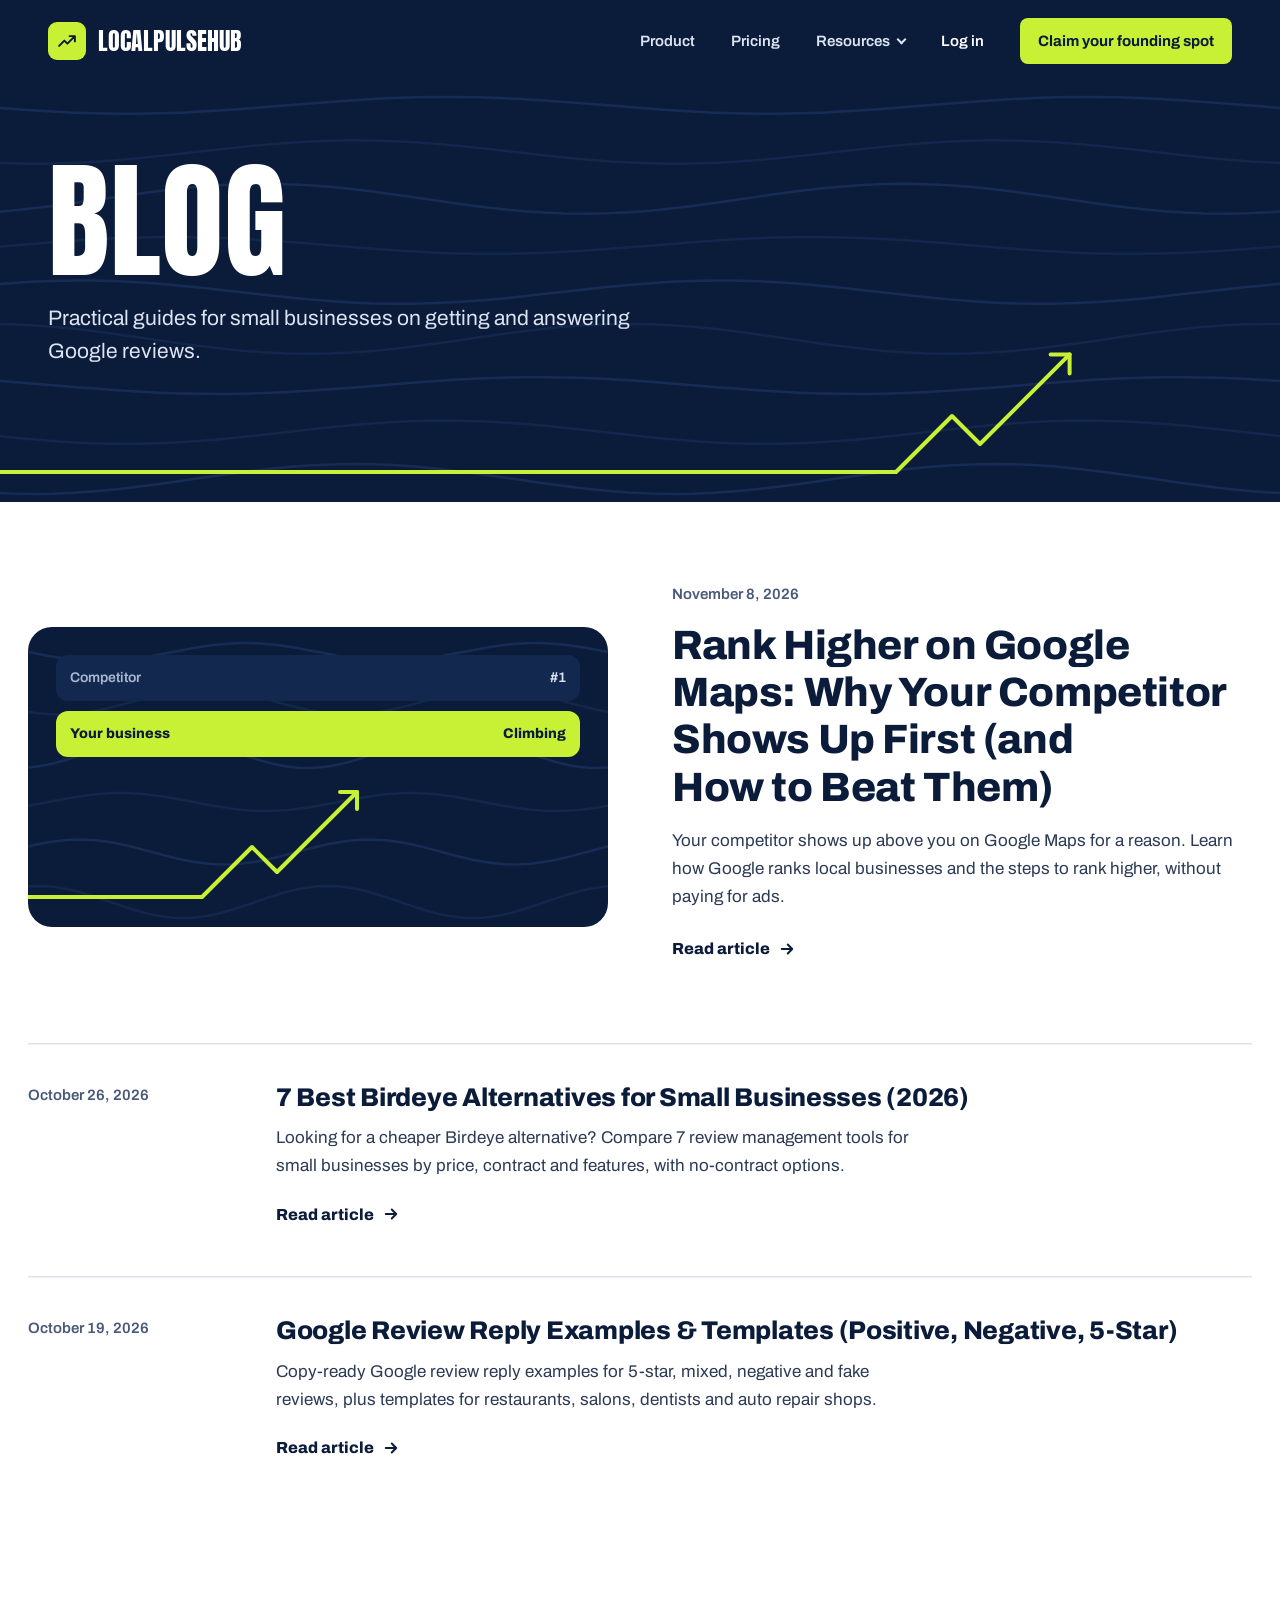
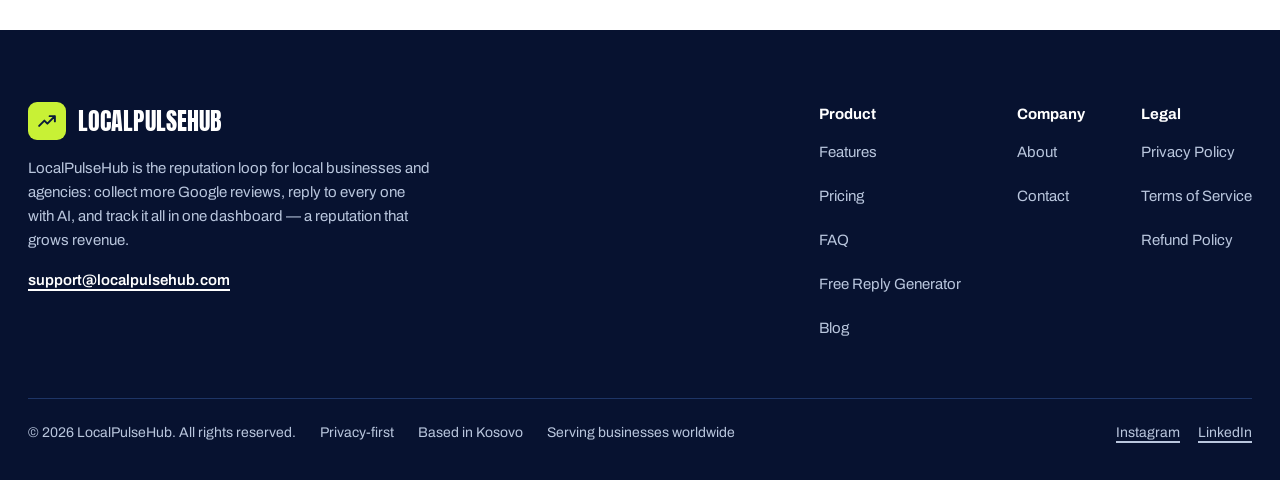
==== commit 5e7594c5: "Thinner logo arrow stroke (2.6; 3.0 for small favicons) across kit and pages Co-Authored-By: Claude " ====
--- a/blog.html
+++ b/blog.html
@@ -7,7 +7,7 @@
 <meta name="description" content="Practical guides for small businesses on getting and answering Google reviews.">
 <link rel="canonical" href="https://localpulsehub.com/blog">
 <meta name="theme-color" content="#0B1B3A">
-<link rel="icon" type="image/svg+xml" href="data:image/svg+xml,%3Csvg xmlns='http://www.w3.org/2000/svg' viewBox='0 0 32 32'%3E%3Crect width='32' height='32' rx='7' fill='%23C8F135'/%3E%3Cpath d='M5 23.5l7.5-8.5 5 5L26 9M19 9h7v7' fill='none' stroke='%230B1B3A' stroke-width='3.6' stroke-linecap='round' stroke-linejoin='round'/%3E%3C/svg%3E">
+<link rel="icon" type="image/svg+xml" href="data:image/svg+xml,%3Csvg xmlns='http://www.w3.org/2000/svg' viewBox='0 0 32 32'%3E%3Crect width='32' height='32' rx='7' fill='%23C8F135'/%3E%3Cpath d='M5.5 22.5L12.5 15.5L16.5 19.5L26.5 9.5M19.5 9.5H26.5V16.5' fill='none' stroke='%230B1B3A' stroke-width='3.6' stroke-linecap='round' stroke-linejoin='round'/%3E%3C/svg%3E">
 <link rel="preload" href="fonts/anton-latin-400-normal.woff2" as="font" type="font/woff2" crossorigin>
 <link rel="preload" href="fonts/archivo-latin-400-normal.woff2" as="font" type="font/woff2" crossorigin>
 <link rel="stylesheet" href="assets/site.css">
@@ -19,7 +19,7 @@
 <header style="background: #0B1B3A">
 <nav aria-label="Main" style="max-width: 1240px; margin: 0 auto; padding: 18px 28px; display: flex; flex-wrap: wrap; align-items: center; gap: 12px 36px">
 <a href="index.html" aria-label="LocalPulseHub home" style="display: flex; align-items: center; gap: 12px; text-decoration: none; margin-right: auto">
-<span style="width: 38px; height: 38px; border-radius: 9px; background: #C8F135; display: flex; align-items: center; justify-content: center"><svg width="24" height="24" viewBox="0 0 32 32" aria-hidden="true"><path d="M5 23.5l7.5-8.5 5 5L26 9M19 9h7v7" fill="none" stroke="#0B1B3A" stroke-width="3.6" stroke-linecap="round" stroke-linejoin="round"></path></svg></span>
+<span style="width: 38px; height: 38px; border-radius: 9px; background: #C8F135; display: flex; align-items: center; justify-content: center"><svg width="24" height="24" viewBox="0 0 32 32" aria-hidden="true"><path d="M5.5 22.5L12.5 15.5L16.5 19.5L26.5 9.5M19.5 9.5H26.5V16.5" fill="none" stroke="#0B1B3A" stroke-width="2.6" stroke-linecap="round" stroke-linejoin="round"></path></svg></span>
 <span class="d" style="font-size: 24px; line-height: 1; color: #FFFFFF">LocalPulseHub</span>
 </a>
 <a href="index.html#demo" class="nav-link" style="color: #DCE4F2; text-decoration: none; font-size: 15px; font-weight: 600; padding: 10px 0">Product</a>
@@ -84,7 +84,7 @@
 <div style="max-width: 1240px; margin: 0 auto; display: flex; flex-direction: column; gap: 48px">
 <div style="display: flex; flex-wrap: wrap; gap: 48px; justify-content: space-between">
 <div style="flex: 1 1 320px; max-width: 420px; display: flex; flex-direction: column; gap: 16px">
-<div style="display: flex; align-items: center; gap: 12px"><span style="width: 38px; height: 38px; border-radius: 9px; background: #C8F135; display: flex; align-items: center; justify-content: center"><svg width="24" height="24" viewBox="0 0 32 32" aria-hidden="true"><path d="M5 23.5l7.5-8.5 5 5L26 9M19 9h7v7" fill="none" stroke="#0B1B3A" stroke-width="3.6" stroke-linecap="round" stroke-linejoin="round"></path></svg></span><span class="d" style="font-size: 24px; color: #FFFFFF">LocalPulseHub</span></div>
+<div style="display: flex; align-items: center; gap: 12px"><span style="width: 38px; height: 38px; border-radius: 9px; background: #C8F135; display: flex; align-items: center; justify-content: center"><svg width="24" height="24" viewBox="0 0 32 32" aria-hidden="true"><path d="M5.5 22.5L12.5 15.5L16.5 19.5L26.5 9.5M19.5 9.5H26.5V16.5" fill="none" stroke="#0B1B3A" stroke-width="2.6" stroke-linecap="round" stroke-linejoin="round"></path></svg></span><span class="d" style="font-size: 24px; color: #FFFFFF">LocalPulseHub</span></div>
 <p style="margin: 0; font-size: 15px">LocalPulseHub is the reputation loop for local businesses and agencies: collect more Google reviews, reply to every one with AI, and track it all in one dashboard — a reputation that grows revenue.</p>
 <a href="mailto:support@localpulsehub.com" style="color: #FFFFFF; font-size: 15px; font-weight: 600; text-underline-offset: 4px">support@localpulsehub.com</a>
 </div>
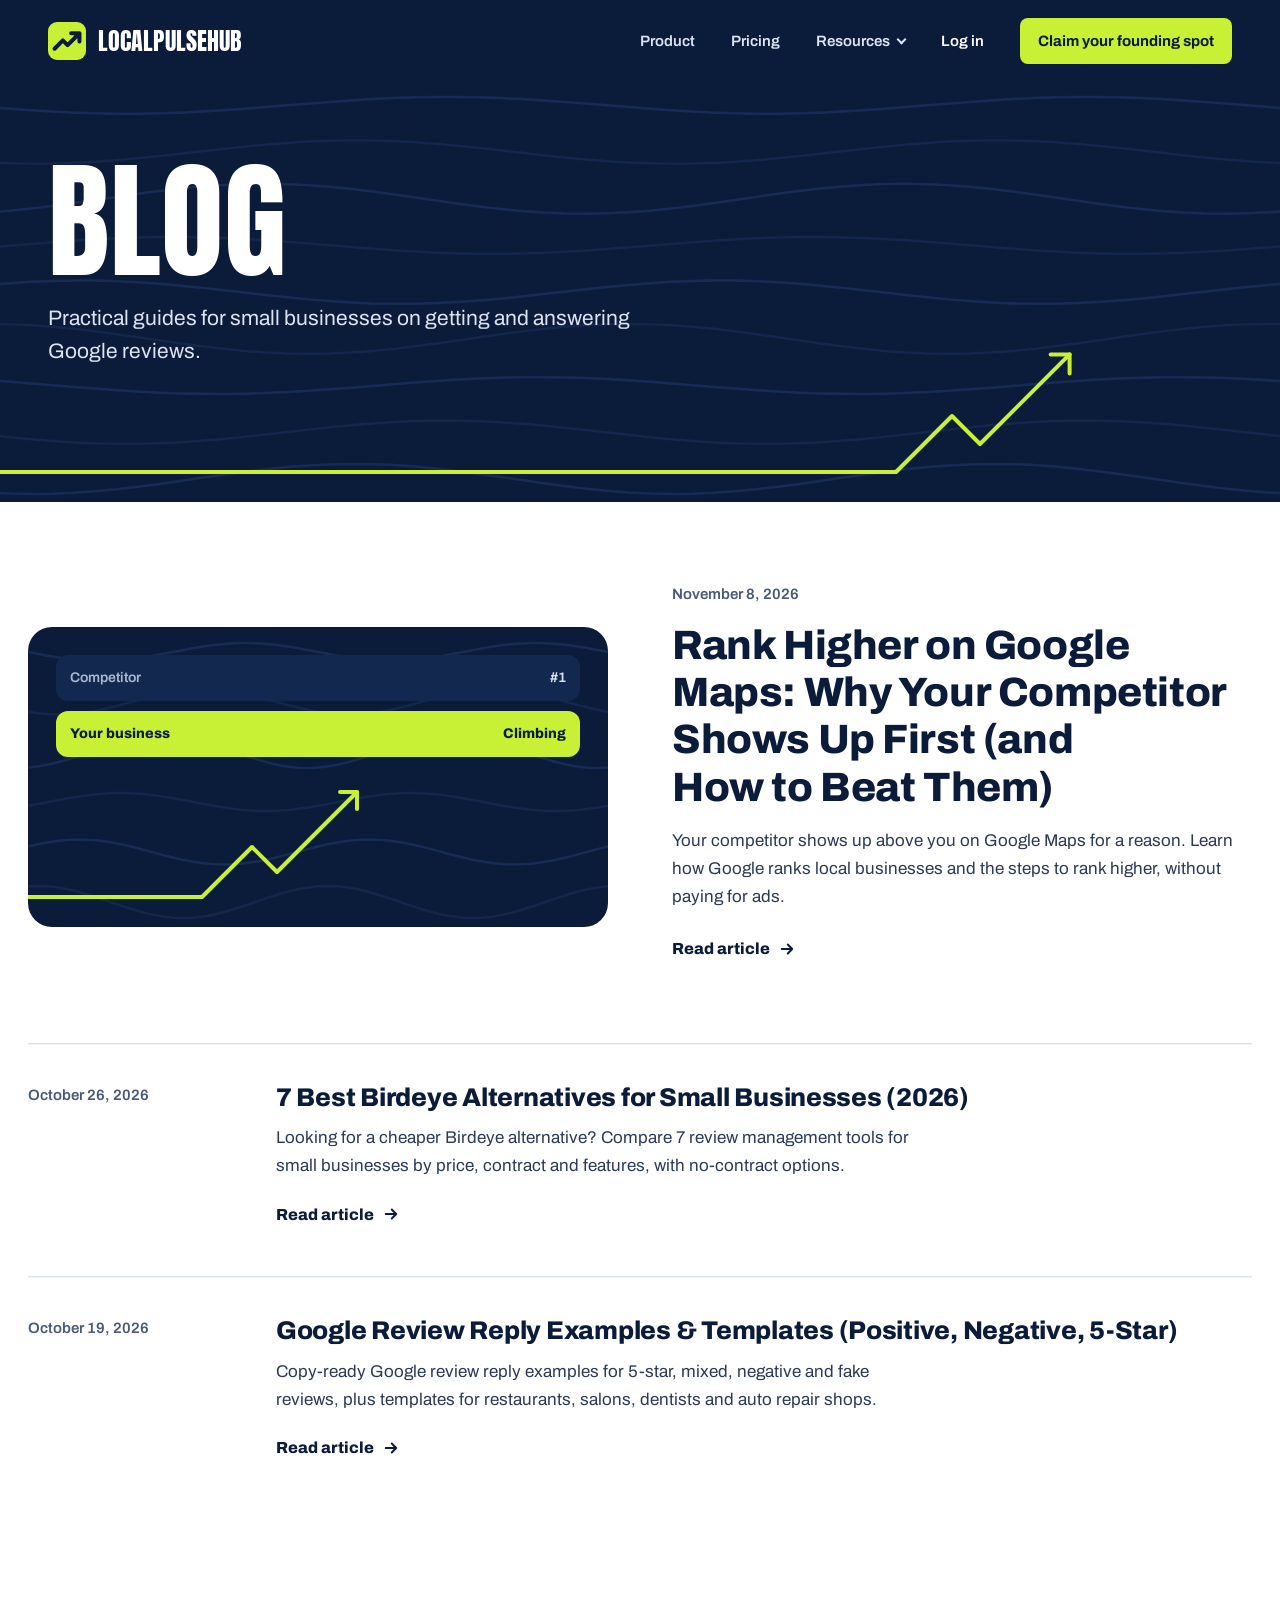
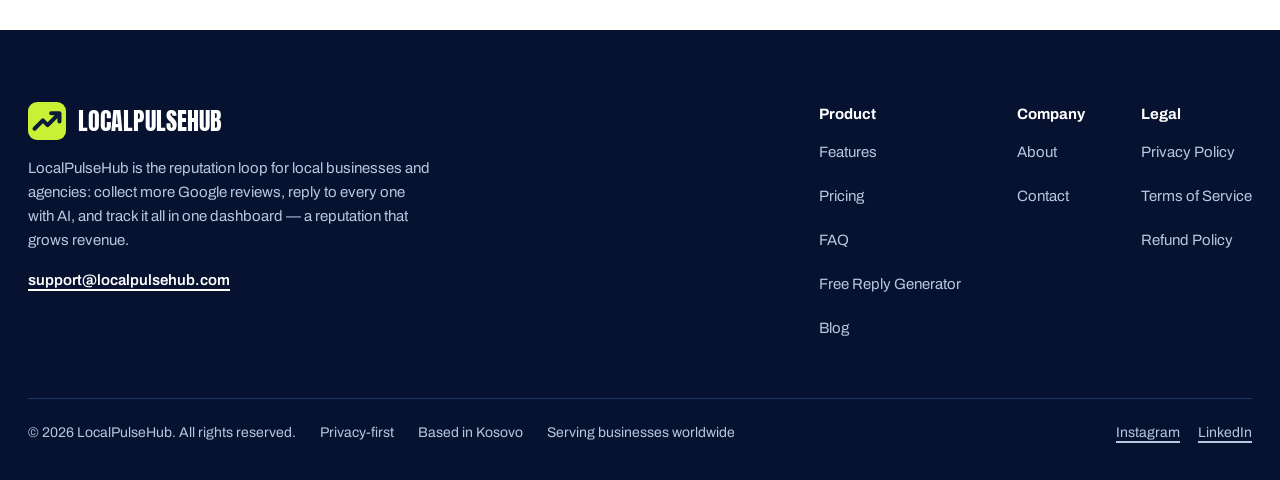
==== commit 5f523b35: "Small-size logo: 3.4 arrow filling the square (header, footer, sidebar); add -small full logos Co-Au" ====
--- a/blog.html
+++ b/blog.html
@@ -7,7 +7,7 @@
 <meta name="description" content="Practical guides for small businesses on getting and answering Google reviews.">
 <link rel="canonical" href="https://localpulsehub.com/blog">
 <meta name="theme-color" content="#0B1B3A">
-<link rel="icon" type="image/svg+xml" href="data:image/svg+xml,%3Csvg xmlns='http://www.w3.org/2000/svg' viewBox='0 0 32 32'%3E%3Crect width='32' height='32' rx='7' fill='%23C8F135'/%3E%3Cpath d='M5.5 22.5L12.5 15.5L16.5 19.5L26.5 9.5M19.5 9.5H26.5V16.5' fill='none' stroke='%230B1B3A' stroke-width='3.6' stroke-linecap='round' stroke-linejoin='round'/%3E%3C/svg%3E">
+<link rel="icon" type="image/svg+xml" href="data:image/svg+xml,%3Csvg xmlns='http://www.w3.org/2000/svg' viewBox='0 0 32 32'%3E%3Crect width='32' height='32' rx='7' fill='%23C8F135'/%3E%3Cpath d='M5.5 22.5L12.5 15.5L16.5 19.5L26.5 9.5M19.5 9.5H26.5V16.5' fill='none' stroke='%230B1B3A' stroke-width='3.4' stroke-linecap='round' stroke-linejoin='round'/%3E%3C/svg%3E">
 <link rel="preload" href="fonts/anton-latin-400-normal.woff2" as="font" type="font/woff2" crossorigin>
 <link rel="preload" href="fonts/archivo-latin-400-normal.woff2" as="font" type="font/woff2" crossorigin>
 <link rel="stylesheet" href="assets/site.css">
@@ -19,7 +19,7 @@
 <header style="background: #0B1B3A">
 <nav aria-label="Main" style="max-width: 1240px; margin: 0 auto; padding: 18px 28px; display: flex; flex-wrap: wrap; align-items: center; gap: 12px 36px">
 <a href="index.html" aria-label="LocalPulseHub home" style="display: flex; align-items: center; gap: 12px; text-decoration: none; margin-right: auto">
-<span style="width: 38px; height: 38px; border-radius: 9px; background: #C8F135; display: flex; align-items: center; justify-content: center"><svg width="24" height="24" viewBox="0 0 32 32" aria-hidden="true"><path d="M5.5 22.5L12.5 15.5L16.5 19.5L26.5 9.5M19.5 9.5H26.5V16.5" fill="none" stroke="#0B1B3A" stroke-width="2.6" stroke-linecap="round" stroke-linejoin="round"></path></svg></span>
+<span style="width: 38px; height: 38px; border-radius: 9px; background: #C8F135; display: flex; align-items: center; justify-content: center"><svg width="38" height="38" viewBox="0 0 32 32" aria-hidden="true"><path d="M5.5 22.5L12.5 15.5L16.5 19.5L26.5 9.5M19.5 9.5H26.5V16.5" fill="none" stroke="#0B1B3A" stroke-width="3.4" stroke-linecap="round" stroke-linejoin="round"></path></svg></span>
 <span class="d" style="font-size: 24px; line-height: 1; color: #FFFFFF">LocalPulseHub</span>
 </a>
 <a href="index.html#demo" class="nav-link" style="color: #DCE4F2; text-decoration: none; font-size: 15px; font-weight: 600; padding: 10px 0">Product</a>
@@ -84,7 +84,7 @@
 <div style="max-width: 1240px; margin: 0 auto; display: flex; flex-direction: column; gap: 48px">
 <div style="display: flex; flex-wrap: wrap; gap: 48px; justify-content: space-between">
 <div style="flex: 1 1 320px; max-width: 420px; display: flex; flex-direction: column; gap: 16px">
-<div style="display: flex; align-items: center; gap: 12px"><span style="width: 38px; height: 38px; border-radius: 9px; background: #C8F135; display: flex; align-items: center; justify-content: center"><svg width="24" height="24" viewBox="0 0 32 32" aria-hidden="true"><path d="M5.5 22.5L12.5 15.5L16.5 19.5L26.5 9.5M19.5 9.5H26.5V16.5" fill="none" stroke="#0B1B3A" stroke-width="2.6" stroke-linecap="round" stroke-linejoin="round"></path></svg></span><span class="d" style="font-size: 24px; color: #FFFFFF">LocalPulseHub</span></div>
+<div style="display: flex; align-items: center; gap: 12px"><span style="width: 38px; height: 38px; border-radius: 9px; background: #C8F135; display: flex; align-items: center; justify-content: center"><svg width="38" height="38" viewBox="0 0 32 32" aria-hidden="true"><path d="M5.5 22.5L12.5 15.5L16.5 19.5L26.5 9.5M19.5 9.5H26.5V16.5" fill="none" stroke="#0B1B3A" stroke-width="3.4" stroke-linecap="round" stroke-linejoin="round"></path></svg></span><span class="d" style="font-size: 24px; color: #FFFFFF">LocalPulseHub</span></div>
 <p style="margin: 0; font-size: 15px">LocalPulseHub is the reputation loop for local businesses and agencies: collect more Google reviews, reply to every one with AI, and track it all in one dashboard — a reputation that grows revenue.</p>
 <a href="mailto:support@localpulsehub.com" style="color: #FFFFFF; font-size: 15px; font-weight: 600; text-underline-offset: 4px">support@localpulsehub.com</a>
 </div>
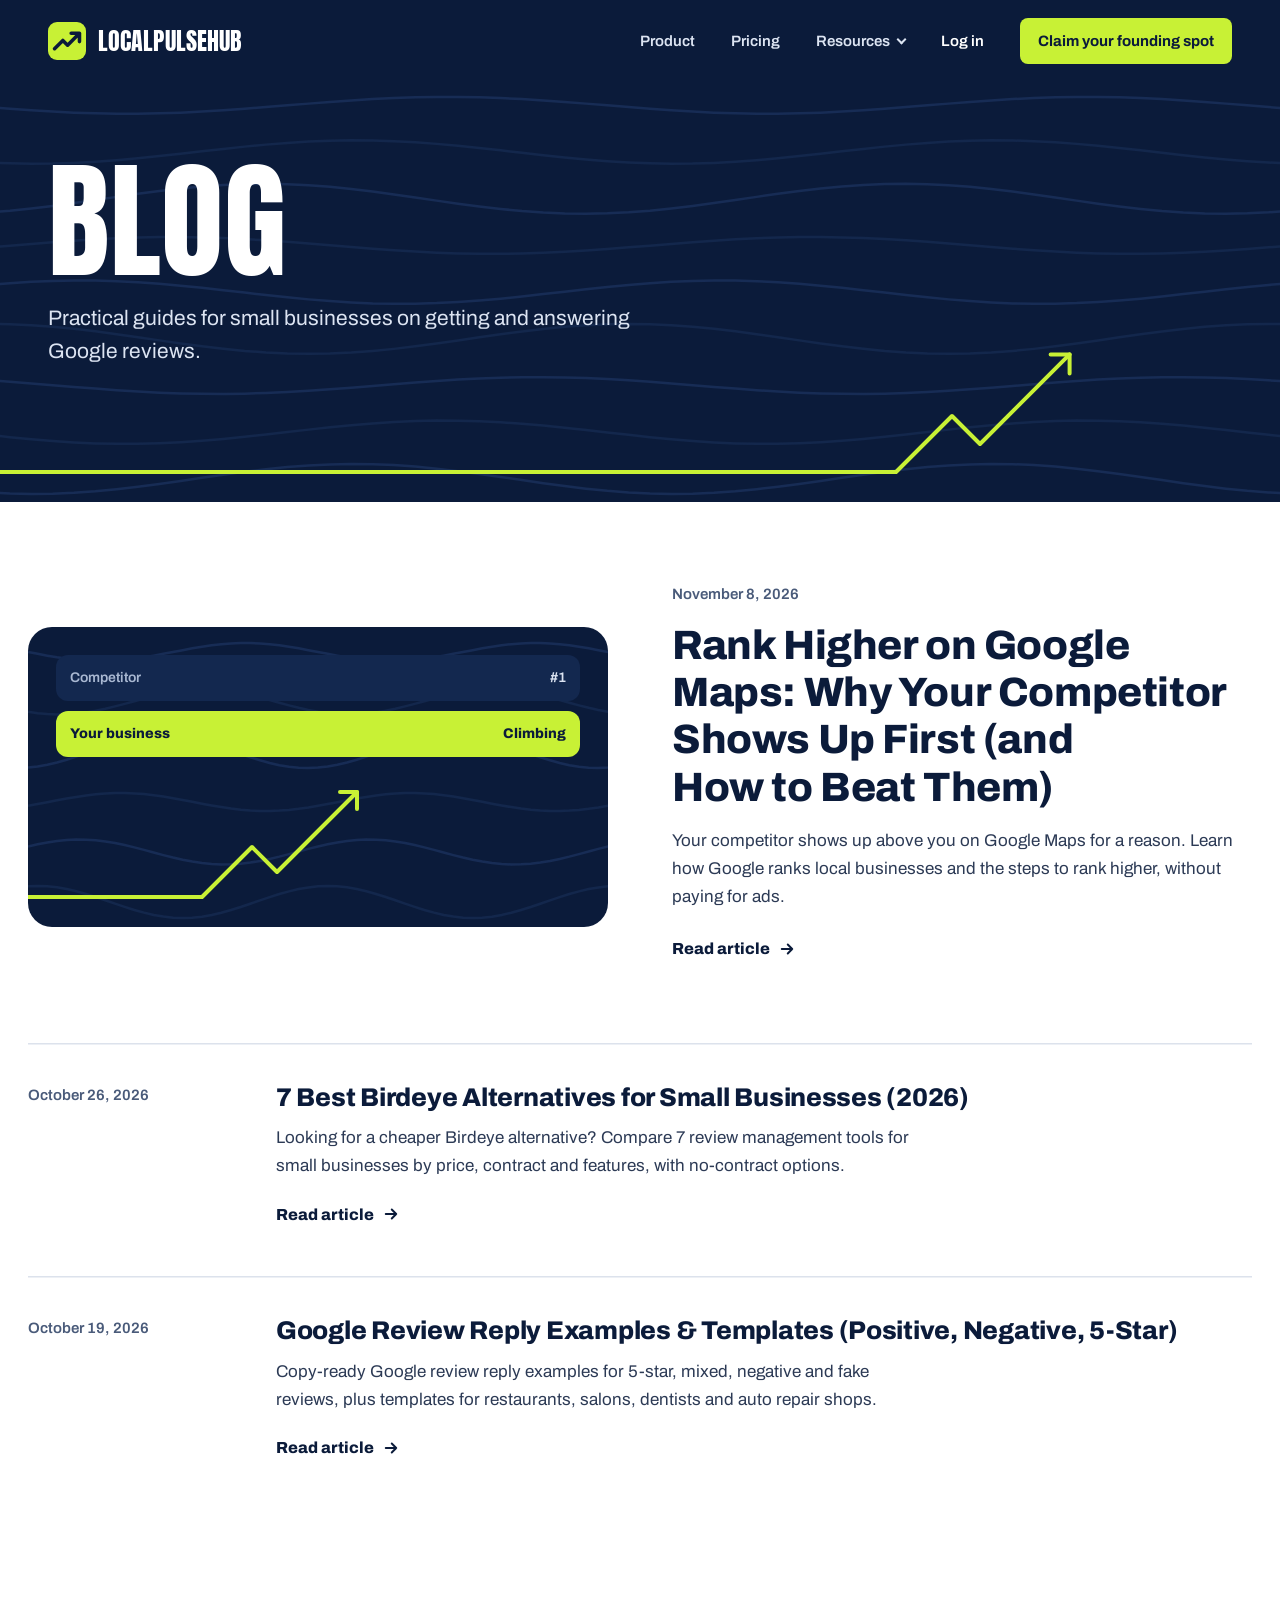
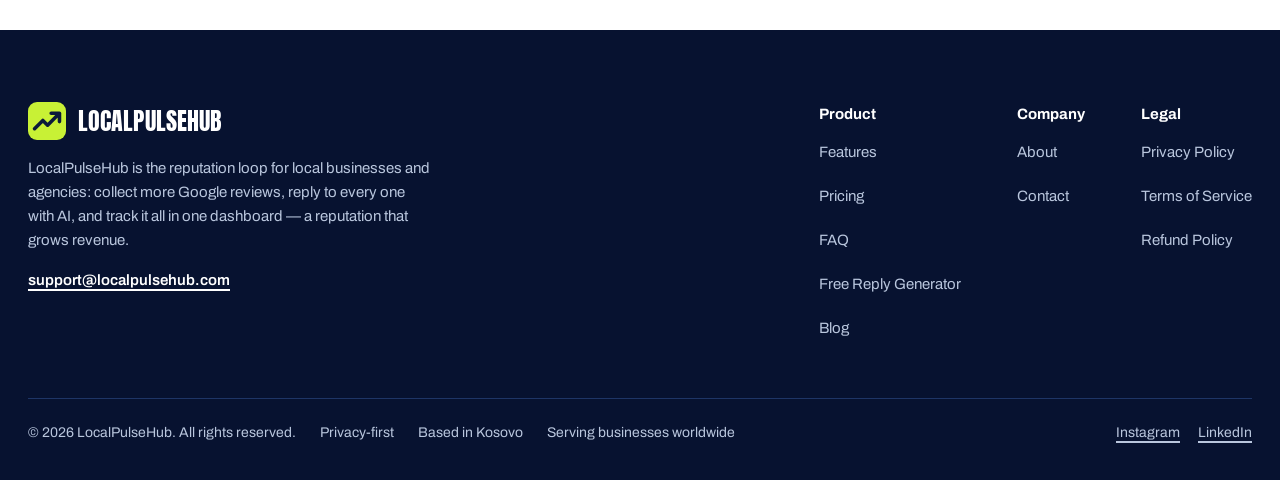
==== commit c9e3a140: "Small logo arrow a little thinner (3.0); favicon stays 3.4 Co-Authored-By: Claude Opus 5.5 <noreply@" ====
--- a/blog.html
+++ b/blog.html
@@ -19,7 +19,7 @@
 <header style="background: #0B1B3A">
 <nav aria-label="Main" style="max-width: 1240px; margin: 0 auto; padding: 18px 28px; display: flex; flex-wrap: wrap; align-items: center; gap: 12px 36px">
 <a href="index.html" aria-label="LocalPulseHub home" style="display: flex; align-items: center; gap: 12px; text-decoration: none; margin-right: auto">
-<span style="width: 38px; height: 38px; border-radius: 9px; background: #C8F135; display: flex; align-items: center; justify-content: center"><svg width="38" height="38" viewBox="0 0 32 32" aria-hidden="true"><path d="M5.5 22.5L12.5 15.5L16.5 19.5L26.5 9.5M19.5 9.5H26.5V16.5" fill="none" stroke="#0B1B3A" stroke-width="3.4" stroke-linecap="round" stroke-linejoin="round"></path></svg></span>
+<span style="width: 38px; height: 38px; border-radius: 9px; background: #C8F135; display: flex; align-items: center; justify-content: center"><svg width="38" height="38" viewBox="0 0 32 32" aria-hidden="true"><path d="M5.5 22.5L12.5 15.5L16.5 19.5L26.5 9.5M19.5 9.5H26.5V16.5" fill="none" stroke="#0B1B3A" stroke-width="3.0" stroke-linecap="round" stroke-linejoin="round"></path></svg></span>
 <span class="d" style="font-size: 24px; line-height: 1; color: #FFFFFF">LocalPulseHub</span>
 </a>
 <a href="index.html#demo" class="nav-link" style="color: #DCE4F2; text-decoration: none; font-size: 15px; font-weight: 600; padding: 10px 0">Product</a>
@@ -84,7 +84,7 @@
 <div style="max-width: 1240px; margin: 0 auto; display: flex; flex-direction: column; gap: 48px">
 <div style="display: flex; flex-wrap: wrap; gap: 48px; justify-content: space-between">
 <div style="flex: 1 1 320px; max-width: 420px; display: flex; flex-direction: column; gap: 16px">
-<div style="display: flex; align-items: center; gap: 12px"><span style="width: 38px; height: 38px; border-radius: 9px; background: #C8F135; display: flex; align-items: center; justify-content: center"><svg width="38" height="38" viewBox="0 0 32 32" aria-hidden="true"><path d="M5.5 22.5L12.5 15.5L16.5 19.5L26.5 9.5M19.5 9.5H26.5V16.5" fill="none" stroke="#0B1B3A" stroke-width="3.4" stroke-linecap="round" stroke-linejoin="round"></path></svg></span><span class="d" style="font-size: 24px; color: #FFFFFF">LocalPulseHub</span></div>
+<div style="display: flex; align-items: center; gap: 12px"><span style="width: 38px; height: 38px; border-radius: 9px; background: #C8F135; display: flex; align-items: center; justify-content: center"><svg width="38" height="38" viewBox="0 0 32 32" aria-hidden="true"><path d="M5.5 22.5L12.5 15.5L16.5 19.5L26.5 9.5M19.5 9.5H26.5V16.5" fill="none" stroke="#0B1B3A" stroke-width="3.0" stroke-linecap="round" stroke-linejoin="round"></path></svg></span><span class="d" style="font-size: 24px; color: #FFFFFF">LocalPulseHub</span></div>
 <p style="margin: 0; font-size: 15px">LocalPulseHub is the reputation loop for local businesses and agencies: collect more Google reviews, reply to every one with AI, and track it all in one dashboard — a reputation that grows revenue.</p>
 <a href="mailto:support@localpulsehub.com" style="color: #FFFFFF; font-size: 15px; font-weight: 600; text-underline-offset: 4px">support@localpulsehub.com</a>
 </div>
